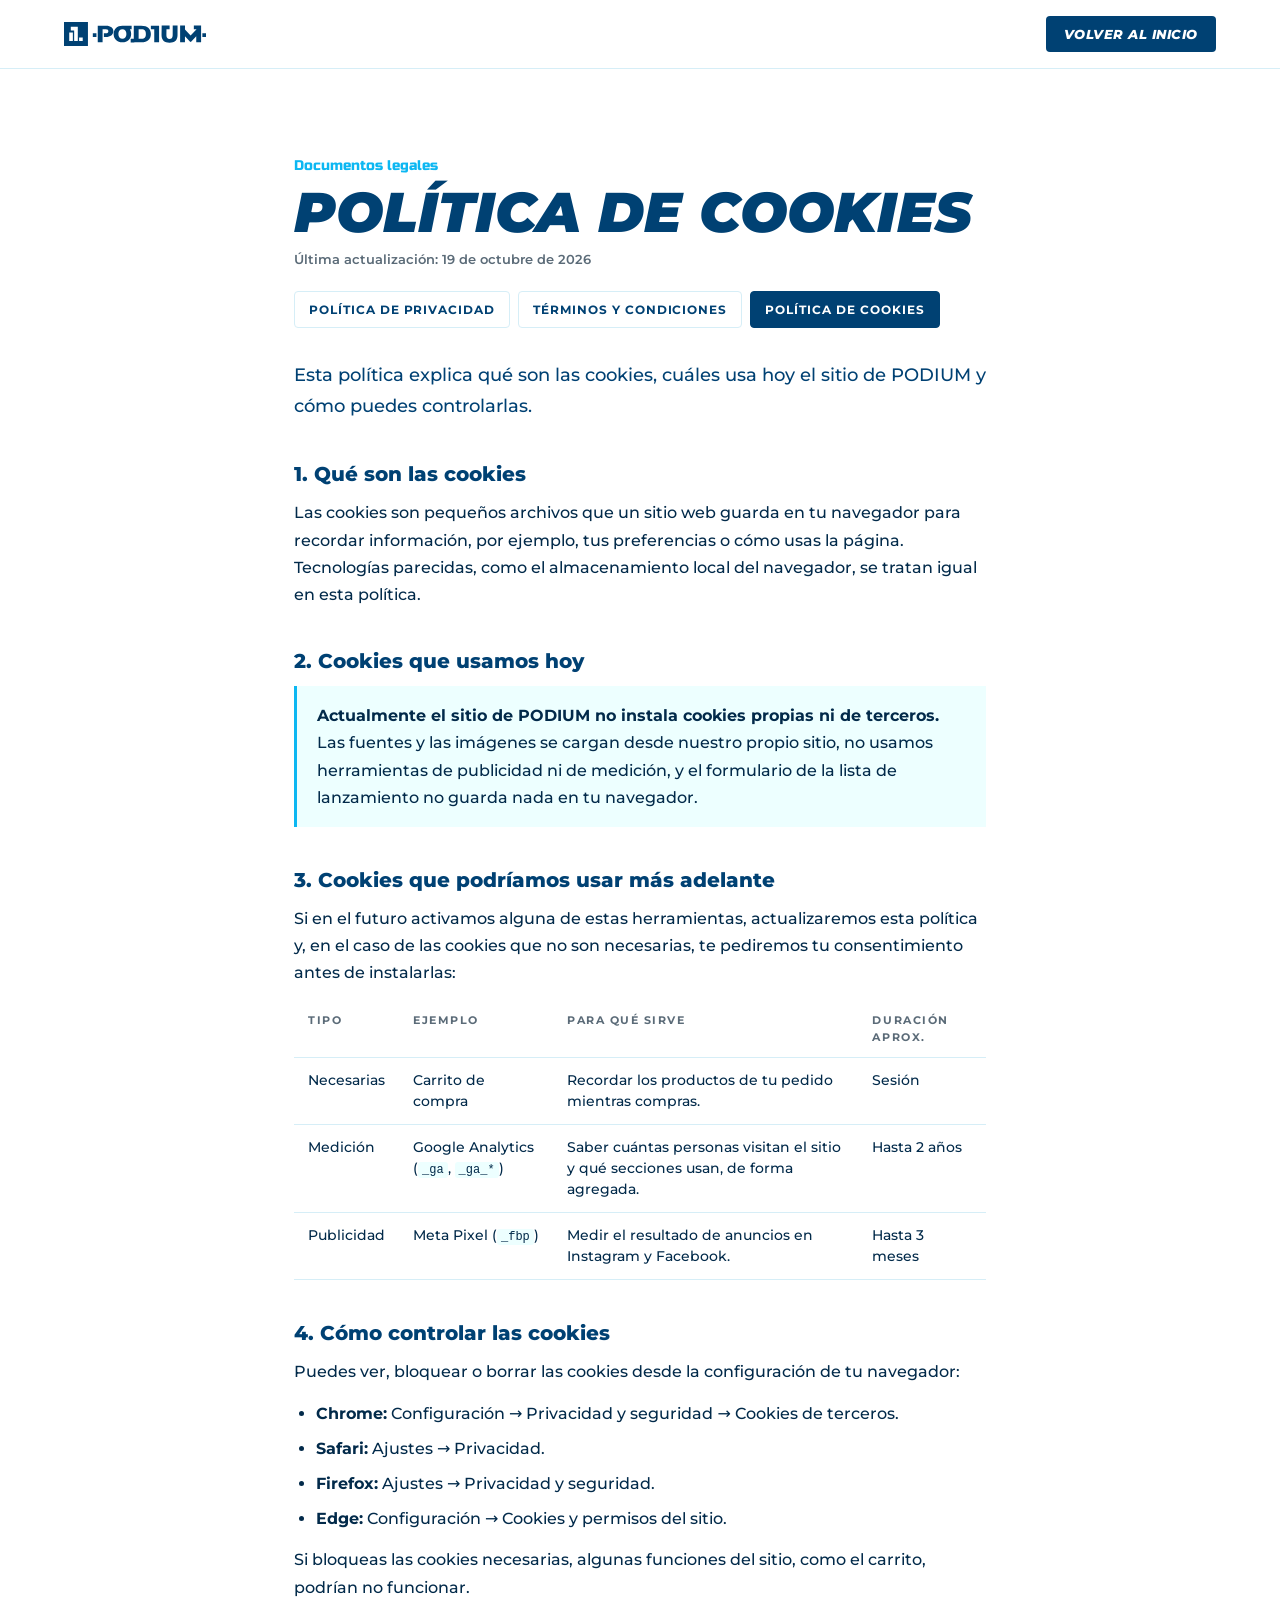
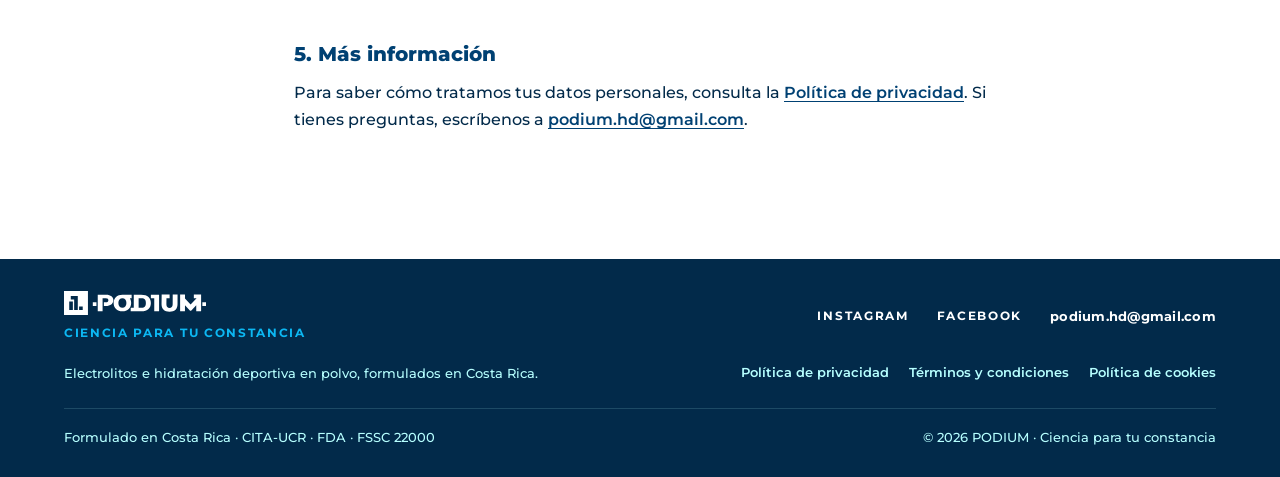
==== cookies.html @ ff1f2902 "Add separate privacy, terms and cookies pages Three standalone legal pages (privacidad, terminos, co" ====
<!DOCTYPE html>
<html lang="es-CR">
<head>
<meta charset="utf-8">
<meta name="viewport" content="width=device-width, initial-scale=1">
<title>Política de cookies | PODIUM</title>
<meta name="description" content="Qué cookies usa el sitio de PODIUM, para qué sirven y cómo controlarlas desde tu navegador.">
<meta name="robots" content="index, follow">
<meta name="theme-color" content="#004173">
<!-- TODO (dominio): <link rel="canonical" href="https://DOMINIO/cookies"> -->
<link rel="icon" href="assets/favicon.svg" type="image/svg+xml">
<link rel="icon" href="assets/favicon-32.png" type="image/png" sizes="32x32">
<link rel="apple-touch-icon" href="assets/apple-touch-icon.png">
<link rel="preload" href="fonts/montserrat-latin-500-normal.woff2" as="font" type="font/woff2" crossorigin>
<link rel="stylesheet" href="styles.css">
</head>
<body class="legal-page">
<!-- Borrador redactado para el prelanzamiento. Debe revisarlo un abogado en Costa Rica antes de vender. -->
<a class="skip" href="#main">Saltar al contenido</a>

<nav class="nav" aria-label="Principal">
  <a class="nav__brand" href="index.html" aria-label="PODIUM, inicio"><img class="nav__logo" src="assets/marca/podium-horizontal-navy.svg" alt="PODIUM" width="142" height="24"></a>
  <a class="btn btn--navy nav__cta" href="index.html">Volver al inicio</a>
</nav>

<main id="main" class="legal">
  <header class="legal__head">
    <div class="kicker">Documentos legales</div>
    <h1 class="display legal__title">Política de cookies</h1>
    <p class="legal__meta">Última actualización: 19 de octubre de 2026</p>
    <nav class="legal__tabs" aria-label="Documentos legales">
      <a class="legal__tab" href="privacidad.html">Política de privacidad</a>
      <a class="legal__tab" href="terminos.html">Términos y condiciones</a>
      <a class="legal__tab" href="cookies.html" aria-current="page">Política de cookies</a>
    </nav>
  </header>
  <article class="legal__body">
    <p class="legal__lede">Esta política explica qué son las cookies, cuáles usa hoy el sitio de PODIUM y cómo puedes controlarlas.</p>

    <h2>1. Qué son las cookies</h2>
    <p>Las cookies son pequeños archivos que un sitio web guarda en tu navegador para recordar información, por ejemplo, tus preferencias o cómo usas la página. Tecnologías parecidas, como el almacenamiento local del navegador, se tratan igual en esta política.</p>

    <h2>2. Cookies que usamos hoy</h2>
    <p class="legal__note"><strong>Actualmente el sitio de PODIUM no instala cookies propias ni de terceros.</strong> Las fuentes y las imágenes se cargan desde nuestro propio sitio, no usamos herramientas de publicidad ni de medición, y el formulario de la lista de lanzamiento no guarda nada en tu navegador.</p>

    <h2>3. Cookies que podríamos usar más adelante</h2>
    <p>Si en el futuro activamos alguna de estas herramientas, actualizaremos esta política y, en el caso de las cookies que no son necesarias, te pediremos tu consentimiento antes de instalarlas:</p>
    <div class="table-wrap">
      <table class="legal__table">
        <thead><tr><th scope="col">Tipo</th><th scope="col">Ejemplo</th><th scope="col">Para qué sirve</th><th scope="col">Duración aprox.</th></tr></thead>
        <tbody>
          <tr><td>Necesarias</td><td>Carrito de compra</td><td>Recordar los productos de tu pedido mientras compras.</td><td>Sesión</td></tr>
          <tr><td>Medición</td><td>Google Analytics (<code>_ga</code>, <code>_ga_*</code>)</td><td>Saber cuántas personas visitan el sitio y qué secciones usan, de forma agregada.</td><td>Hasta 2 años</td></tr>
          <tr><td>Publicidad</td><td>Meta Pixel (<code>_fbp</code>)</td><td>Medir el resultado de anuncios en Instagram y Facebook.</td><td>Hasta 3 meses</td></tr>
        </tbody>
      </table>
    </div>

    <h2>4. Cómo controlar las cookies</h2>
    <p>Puedes ver, bloquear o borrar las cookies desde la configuración de tu navegador:</p>
    <ul>
      <li><strong>Chrome:</strong> Configuración → Privacidad y seguridad → Cookies de terceros.</li>
      <li><strong>Safari:</strong> Ajustes → Privacidad.</li>
      <li><strong>Firefox:</strong> Ajustes → Privacidad y seguridad.</li>
      <li><strong>Edge:</strong> Configuración → Cookies y permisos del sitio.</li>
    </ul>
    <p>Si bloqueas las cookies necesarias, algunas funciones del sitio, como el carrito, podrían no funcionar.</p>

    <h2>5. Más información</h2>
    <p>Para saber cómo tratamos tus datos personales, consulta la <a href="privacidad.html">Política de privacidad</a>. Si tienes preguntas, escríbenos a <a href="mailto:podium.hd@gmail.com">podium.hd@gmail.com</a>.</p>
  </article>
</main>

<footer class="footer">
  <div class="footer__top">
    <div class="footer__brand"><img class="footer__logo" src="assets/marca/podium-horizontal-blanco.svg" alt="PODIUM" width="142" height="24" loading="lazy"><span class="footer__tagline">Ciencia para tu constancia</span></div>
    <nav class="social" aria-label="Redes sociales y contacto">
      <a class="social__link" href="https://www.instagram.com/podium.hd/" target="_blank" rel="noopener me">Instagram</a>
      <a class="social__link" href="https://www.facebook.com/profile.php?id=61594930238077" target="_blank" rel="noopener me">Facebook</a>
      <a class="social__link social__link--mail" href="mailto:podium.hd@gmail.com">podium.hd@gmail.com</a>
    </nav>
  </div>
  <div class="footer__mid">
    <p class="footer__text">Electrolitos e hidratación deportiva en polvo, formulados en Costa Rica.</p>
    <nav class="footer__links" aria-label="Información">
      <a href="privacidad.html">Política de privacidad</a>
      <a href="terminos.html">Términos y condiciones</a>
      <a href="cookies.html">Política de cookies</a>
    </nav>
  </div>
  <div class="footer__bottom">
    <div class="footer__text">Formulado en Costa Rica · CITA-UCR · FDA · FSSC 22000</div>
    <div class="footer__text">© 2026 PODIUM · Ciencia para tu constancia</div>
  </div>
</footer>
</body>
</html>
---- styles.css ----
/* PODIUM landing page — values from project/Landing Page.dc.html and project/tokens/*.css */
/* Fuentes alojadas en el sitio (Fontsource): latin + latin-ext (incluye ₡) */
@font-face{font-family:'Montserrat';font-style:normal;font-weight:500;font-display:swap;src:url(fonts/montserrat-latin-500-normal.woff2) format('woff2');unicode-range:U+0000-00FF,U+0131,U+0152-0153,U+02BB-02BC,U+02C6,U+02DA,U+02DC,U+0304,U+0308,U+0329,U+2000-206F,U+20AC,U+2122,U+2191,U+2193,U+2212,U+2215,U+FEFF,U+FFFD}
@font-face{font-family:'Montserrat';font-style:normal;font-weight:500;font-display:swap;src:url(fonts/montserrat-latin-ext-500-normal.woff2) format('woff2');unicode-range:U+0100-02BA,U+02BD-02C5,U+02C7-02CC,U+02CE-02D7,U+02DD-02FF,U+0304,U+0308,U+0329,U+1D00-1DBF,U+1E00-1E9F,U+1EF2-1EFF,U+2020,U+20A0-20AB,U+20AD-20C0,U+2113,U+2C60-2C7F,U+A720-A7FF}
@font-face{font-family:'Montserrat';font-style:normal;font-weight:600;font-display:swap;src:url(fonts/montserrat-latin-600-normal.woff2) format('woff2');unicode-range:U+0000-00FF,U+0131,U+0152-0153,U+02BB-02BC,U+02C6,U+02DA,U+02DC,U+0304,U+0308,U+0329,U+2000-206F,U+20AC,U+2122,U+2191,U+2193,U+2212,U+2215,U+FEFF,U+FFFD}
@font-face{font-family:'Montserrat';font-style:normal;font-weight:600;font-display:swap;src:url(fonts/montserrat-latin-ext-600-normal.woff2) format('woff2');unicode-range:U+0100-02BA,U+02BD-02C5,U+02C7-02CC,U+02CE-02D7,U+02DD-02FF,U+0304,U+0308,U+0329,U+1D00-1DBF,U+1E00-1E9F,U+1EF2-1EFF,U+2020,U+20A0-20AB,U+20AD-20C0,U+2113,U+2C60-2C7F,U+A720-A7FF}
@font-face{font-family:'Montserrat';font-style:normal;font-weight:700;font-display:swap;src:url(fonts/montserrat-latin-700-normal.woff2) format('woff2');unicode-range:U+0000-00FF,U+0131,U+0152-0153,U+02BB-02BC,U+02C6,U+02DA,U+02DC,U+0304,U+0308,U+0329,U+2000-206F,U+20AC,U+2122,U+2191,U+2193,U+2212,U+2215,U+FEFF,U+FFFD}
@font-face{font-family:'Montserrat';font-style:normal;font-weight:700;font-display:swap;src:url(fonts/montserrat-latin-ext-700-normal.woff2) format('woff2');unicode-range:U+0100-02BA,U+02BD-02C5,U+02C7-02CC,U+02CE-02D7,U+02DD-02FF,U+0304,U+0308,U+0329,U+1D00-1DBF,U+1E00-1E9F,U+1EF2-1EFF,U+2020,U+20A0-20AB,U+20AD-20C0,U+2113,U+2C60-2C7F,U+A720-A7FF}
@font-face{font-family:'Montserrat';font-style:normal;font-weight:800;font-display:swap;src:url(fonts/montserrat-latin-800-normal.woff2) format('woff2');unicode-range:U+0000-00FF,U+0131,U+0152-0153,U+02BB-02BC,U+02C6,U+02DA,U+02DC,U+0304,U+0308,U+0329,U+2000-206F,U+20AC,U+2122,U+2191,U+2193,U+2212,U+2215,U+FEFF,U+FFFD}
@font-face{font-family:'Montserrat';font-style:normal;font-weight:800;font-display:swap;src:url(fonts/montserrat-latin-ext-800-normal.woff2) format('woff2');unicode-range:U+0100-02BA,U+02BD-02C5,U+02C7-02CC,U+02CE-02D7,U+02DD-02FF,U+0304,U+0308,U+0329,U+1D00-1DBF,U+1E00-1E9F,U+1EF2-1EFF,U+2020,U+20A0-20AB,U+20AD-20C0,U+2113,U+2C60-2C7F,U+A720-A7FF}
@font-face{font-family:'Montserrat';font-style:italic;font-weight:800;font-display:swap;src:url(fonts/montserrat-latin-800-italic.woff2) format('woff2');unicode-range:U+0000-00FF,U+0131,U+0152-0153,U+02BB-02BC,U+02C6,U+02DA,U+02DC,U+0304,U+0308,U+0329,U+2000-206F,U+20AC,U+2122,U+2191,U+2193,U+2212,U+2215,U+FEFF,U+FFFD}
@font-face{font-family:'Montserrat';font-style:italic;font-weight:800;font-display:swap;src:url(fonts/montserrat-latin-ext-800-italic.woff2) format('woff2');unicode-range:U+0100-02BA,U+02BD-02C5,U+02C7-02CC,U+02CE-02D7,U+02DD-02FF,U+0304,U+0308,U+0329,U+1D00-1DBF,U+1E00-1E9F,U+1EF2-1EFF,U+2020,U+20A0-20AB,U+20AD-20C0,U+2113,U+2C60-2C7F,U+A720-A7FF}
@font-face{font-family:'Montserrat';font-style:italic;font-weight:900;font-display:swap;src:url(fonts/montserrat-latin-900-italic.woff2) format('woff2');unicode-range:U+0000-00FF,U+0131,U+0152-0153,U+02BB-02BC,U+02C6,U+02DA,U+02DC,U+0304,U+0308,U+0329,U+2000-206F,U+20AC,U+2122,U+2191,U+2193,U+2212,U+2215,U+FEFF,U+FFFD}
@font-face{font-family:'Montserrat';font-style:italic;font-weight:900;font-display:swap;src:url(fonts/montserrat-latin-ext-900-italic.woff2) format('woff2');unicode-range:U+0100-02BA,U+02BD-02C5,U+02C7-02CC,U+02CE-02D7,U+02DD-02FF,U+0304,U+0308,U+0329,U+1D00-1DBF,U+1E00-1E9F,U+1EF2-1EFF,U+2020,U+20A0-20AB,U+20AD-20C0,U+2113,U+2C60-2C7F,U+A720-A7FF}
@font-face{font-family:'Russo One';font-style:normal;font-weight:400;font-display:swap;src:url(fonts/russo-one-latin-400-normal.woff2) format('woff2');unicode-range:U+0000-00FF,U+0131,U+0152-0153,U+02BB-02BC,U+02C6,U+02DA,U+02DC,U+0304,U+0308,U+0329,U+2000-206F,U+20AC,U+2122,U+2191,U+2193,U+2212,U+2215,U+FEFF,U+FFFD}

:root {
  --podium-navy: #004173;
  --podium-cyan: #0cb7f2;
  --podium-ice: #b6ffff;
  --podium-wave-2: #edffff;
  --podium-white: #ffffff;
  --podium-gray-600: #5b6b78;
  --podium-ink: #022a4a;
  --border-subtle: #d6eef7;
  --input-border: #5b88ad;

  --font-body: 'Montserrat', system-ui, sans-serif;
  --font-accent: 'SquareGame', 'Russo One', sans-serif; /* SquareGame not supplied yet */

  --gutter: clamp(20px, 5vw, 64px);
  --section-y: clamp(64px, 9vw, 128px);
  --radius-s: 4px;
  --ease-out: cubic-bezier(.2, .8, .2, 1);
  --dur-fast: 120ms;
}

* { box-sizing: border-box; }

body {
  margin: 0;
  background: var(--podium-white);
  color: var(--podium-ink);
  font-family: var(--font-body);
}

a { color: var(--podium-navy); text-decoration: none; }
a:hover { color: var(--podium-cyan); }

.page { display: flex; flex-direction: column; min-height: 100vh; }

/* ---------- Shared type ---------- */
.display {
  margin: 0;
  font-weight: 900;
  font-style: italic;
  text-transform: uppercase;
}
.accent { color: var(--podium-cyan); }
.eyebrow {
  font-size: 12px;
  font-weight: 700;
  letter-spacing: .14em;
  text-transform: uppercase;
}
.kicker { margin: 0; font-family: var(--font-accent); font-weight: 400; font-size: 14px; color: var(--podium-cyan); }
.lede {
  margin: 0;
  max-width: 520px;
  font-size: clamp(17px, 1.6vw, 20px);
  line-height: 1.5;
  font-weight: 500;
  text-wrap: pretty;
}

/* ---------- Buttons ---------- */
.btn {
  display: inline-block;
  font-weight: 800;
  font-style: italic;
  text-transform: uppercase;
  letter-spacing: .04em;
  border-radius: var(--radius-s);
  transition: background-color var(--dur-fast) var(--ease-out),
              color var(--dur-fast) var(--ease-out),
              transform var(--dur-fast) var(--ease-out);
}
.btn:active { transform: scale(.97); }
.btn--lg { font-size: 16px; padding: 16px 28px; }
.btn--outline.btn--lg { padding: 14px 26px; border: 2px solid; }
.btn--xl { font-size: 18px; padding: 18px 32px; }

.btn--navy, .hero--waves .hero__primary { background: var(--podium-navy); color: var(--podium-white); }
.btn--navy:hover, .hero--waves .hero__primary:hover { background: var(--podium-cyan); color: var(--podium-navy); }

.btn--cyan, .hero--navy .hero__primary { background: var(--podium-cyan); color: var(--podium-navy); }
.btn--cyan:hover, .hero--navy .hero__primary:hover { background: var(--podium-ice); color: var(--podium-navy); }

.hero--navy .hero__secondary { border-color: var(--podium-white); color: var(--podium-white); }
.hero--navy .hero__secondary:hover { background: var(--podium-white); color: var(--podium-navy); }

.hero--waves .hero__secondary { border-color: var(--podium-navy); color: var(--podium-navy); }
.hero--waves .hero__secondary:hover { background: var(--podium-navy); color: var(--podium-white); }

/* ---------- Nav ---------- */
.nav {
  position: sticky;
  top: 0;
  z-index: 10;
  background: var(--podium-white);
  border-bottom: 1px solid var(--border-subtle);
  padding: 16px var(--gutter);
  display: flex;
  align-items: center;
  justify-content: space-between;
  gap: 24px;
  flex-wrap: wrap;
}
.nav__brand { display: block; color: var(--podium-navy); }
.nav__brand:hover { color: var(--podium-navy); }
.nav__logo { height: 24px; width: auto; display: block; }
.nav__links {
  display: flex;
  align-items: center;
  gap: clamp(16px, 3vw, 32px);
  flex-wrap: wrap;
}
.nav__link {
  font-size: 13px;
  font-weight: 700;
  letter-spacing: .08em;
  text-transform: uppercase;
}
.nav__cta { font-size: 13px; padding: 10px 18px; }

/* ---------- Placeholders (photos not yet supplied) ---------- */
.ph {
  display: flex;
  align-items: center;
  justify-content: center;
  text-align: center;
  font-family: ui-monospace, monospace;
  color: var(--podium-navy);
}

/* ---------- Hero ---------- */
.hero {
  padding: clamp(56px, 9vw, 128px) var(--gutter);
  display: grid;
  grid-template-columns: repeat(auto-fit, minmax(min(100%, 420px), 1fr));
  gap: clamp(32px, 5vw, 64px);
  align-items: center;
}
.hero__copy { display: flex; flex-direction: column; gap: 28px; }
.hero__title { line-height: .92; }
.hero__actions { display: flex; gap: 12px; flex-wrap: wrap; }
.hero__media { aspect-ratio: 4 / 5; font-size: 14px; padding: 24px; }

.hero--navy { background: var(--podium-navy); color: var(--podium-white); }
.hero--navy .eyebrow { color: var(--podium-cyan); }
.hero--navy .hero__title { font-size: clamp(min(52px, 11.5vw), 6vw, 96px); } /* min shrinks below ~450px so "HIDRATACIÓN" fits */
.hero--navy .hero__media {
  background: repeating-linear-gradient(135deg, rgba(255,255,255,.06) 0 12px, transparent 12px 24px);
  border: 2px dashed rgba(182,255,255,.4);
  color: var(--podium-ice);
}

.hero--waves {
  background: url(assets/pattern-waves.webp) center / cover var(--podium-wave-2);
  color: var(--podium-navy);
}
.hero--waves .hero__copy { background: var(--podium-white); padding: clamp(28px, 4vw, 48px); }
.hero--waves .eyebrow { color: var(--podium-navy); }
.hero--waves .hero__title { font-size: clamp(min(48px, 9vw), 7vw, 96px); }
.hero--waves .lede { color: var(--podium-ink); }
.hero--waves .hero__media {
  background: repeating-linear-gradient(135deg, rgba(0,65,115,.05) 0 12px, transparent 12px 24px) var(--podium-white);
  border: 2px dashed rgba(0,65,115,.3);
}

/* ---------- Trust bar ---------- */
.trust {
  background: var(--podium-cyan);
  color: var(--podium-navy);
  padding: 18px var(--gutter);
  display: flex;
  gap: clamp(16px, 4vw, 48px);
  flex-wrap: wrap;
  justify-content: center;
  font-weight: 800;
  font-size: 13px;
  letter-spacing: .14em;
  text-transform: uppercase;
}

/* ---------- Sections ---------- */
.section { padding: var(--section-y) var(--gutter); scroll-margin-top: 53px; /* sticky nav height */ }
.section__head { display: flex; flex-direction: column; gap: 12px; }
.section__title {
  font-size: clamp(36px, 5vw, 64px);
  line-height: .95;
  color: var(--podium-navy);
}

/* Ciencia */
.ciencia {
  display: grid;
  grid-template-columns: repeat(auto-fit, minmax(min(100%, 360px), 1fr));
  gap: clamp(32px, 5vw, 72px);
  align-items: start;
}
.ciencia .section__title { font-size: clamp(40px, 5.5vw, 72px); }
.ciencia__body { display: flex; flex-direction: column; gap: 28px; }
.ciencia__body .lede { max-width: none; line-height: 1.55; }
.benefits {
  display: grid;
  grid-template-columns: repeat(auto-fit, minmax(180px, 1fr));
  gap: 12px;
}
.benefit {
  border-top: 2px solid var(--podium-navy);
  padding-top: 14px;
  display: flex;
  flex-direction: column;
  gap: 6px;
}
.benefit__title { font-weight: 800; font-size: 16px; color: var(--podium-navy); }
.benefit__text { font-size: 14px; line-height: 1.5; color: var(--podium-gray-600); }

/* Fórmula */
.formula {
  background: url(assets/pattern-waves.webp) center / cover var(--podium-wave-2);
  display: flex;
  flex-direction: column;
  gap: 40px;
}
.formula .section__head { background: var(--podium-white); align-self: flex-start; padding: 20px 28px; }
.stats {
  display: grid;
  grid-template-columns: repeat(auto-fit, minmax(200px, 1fr));
  gap: 12px;
}
.stat {
  background: var(--podium-white);
  color: var(--podium-navy);
  border: 1px solid var(--border-subtle);
  padding: 28px;
  display: flex;
  flex-direction: column;
  gap: 8px;
}
.stat--brand { background: var(--podium-navy); color: var(--podium-white); border: 0; }
.stat__value { font-family: var(--font-accent); font-size: clamp(48px, 5vw, 64px); line-height: 1; }
.stat__unit { font-size: 24px; color: var(--podium-cyan); margin-left: 4px; }
.stat__label { font-weight: 600; font-size: 14px; color: var(--podium-gray-600); }
.stat--brand .stat__label { color: inherit; }

/* Deportes */
.deportes { display: flex; flex-direction: column; gap: 40px; }
.deportes .section__head { max-width: 720px; }
.deportes .section__head p {
  margin: 0;
  font-size: 18px;
  line-height: 1.5;
  font-weight: 500;
  text-wrap: pretty;
}
.sports {
  display: grid;
  grid-template-columns: repeat(auto-fit, minmax(min(100%, 220px), 1fr));
  gap: 12px;
}
.sport { display: flex; flex-direction: column; gap: 12px; }
.sport__media {
  aspect-ratio: 3 / 4;
  background: repeating-linear-gradient(135deg, rgba(0,65,115,.05) 0 12px, transparent 12px 24px) var(--podium-wave-2);
  border: 1.5px dashed rgba(0,65,115,.3);
  font-size: 13px;
}
.sport__name { font-size: 28px; color: var(--podium-navy); }

/* Nosotros */
.nosotros {
  background: var(--podium-wave-2);
  display: flex;
  flex-direction: column;
  gap: clamp(40px, 5vw, 64px);
}
.nosotros__intro {
  display: grid;
  grid-template-columns: repeat(auto-fit, minmax(min(100%, 360px), 1fr));
  gap: clamp(32px, 5vw, 72px);
  align-items: start;
}
.nosotros__story { display: flex; flex-direction: column; gap: 16px; }
.nosotros__story .lede { max-width: none; color: var(--podium-navy); font-weight: 700; }
.nosotros__story p:not(.lede) {
  margin: 0;
  font-size: 16px;
  line-height: 1.6;
  font-weight: 500;
  text-wrap: pretty;
}
.purpose {
  display: grid;
  grid-template-columns: repeat(auto-fit, minmax(min(100%, 360px), 1fr));
  gap: 12px;
}
.purpose__card {
  background: var(--podium-white);
  color: var(--podium-navy);
  border: 1px solid var(--border-subtle);
  padding: clamp(28px, 4vw, 48px);
  display: flex;
  flex-direction: column;
  gap: 16px;
}
.purpose__card--brand { background: var(--podium-navy); color: var(--podium-white); border: 0; }
.purpose__card p {
  margin: 0;
  font-weight: 800;
  font-style: italic;
  font-size: clamp(22px, 2.4vw, 30px);
  line-height: 1.2;
  text-wrap: pretty;
}
.values-block { display: flex; flex-direction: column; gap: 24px; }
.values-block__title { font-size: 28px; color: var(--podium-navy); }
.values {
  display: grid;
  grid-template-columns: repeat(auto-fit, minmax(min(100%, 260px), 1fr));
  gap: 28px 12px;
}
.value {
  border-top: 2px solid var(--podium-navy);
  padding-top: 14px;
  display: flex;
  flex-direction: column;
  gap: 6px;
}
.value__num { font-family: var(--font-accent); font-size: 14px; color: var(--podium-cyan); }
.value__title { font-weight: 800; font-size: 18px; color: var(--podium-navy); }
.value__text { font-size: 14px; line-height: 1.5; color: var(--podium-gray-600); }

/* CTA */
.cta {
  background: var(--podium-navy);
  color: var(--podium-white);
  display: grid;
  grid-template-columns: repeat(auto-fit, minmax(min(100%, 380px), 1fr));
  gap: clamp(32px, 5vw, 72px);
  align-items: end;
}
.cta__title { font-size: clamp(44px, 6.5vw, 96px); line-height: .92; }
.cta__actions { display: flex; flex-direction: column; gap: 20px; }
.cta__actions > .btn { align-self: flex-start; }

.subscribe { display: flex; flex-direction: column; gap: 8px; max-width: 440px; }
.subscribe__label {
  font-size: 11px;
  font-weight: 700;
  letter-spacing: .14em;
  text-transform: uppercase;
  color: var(--podium-ice);
}
.subscribe__row { display: flex; gap: 8px; flex-wrap: wrap; }
.subscribe__input {
  flex: 1;
  min-width: 200px;
  font: 500 15px var(--font-body);
  padding: 14px;
  border: 1.5px solid var(--input-border);
  background: transparent;
  color: var(--podium-white);
  border-radius: var(--radius-s);
  outline: none;
  transition: border-color var(--dur-fast) var(--ease-out);
}
.subscribe__input:focus { border-color: var(--podium-cyan); }
.subscribe__btn {
  background: var(--podium-white);
  color: var(--podium-navy);
  border: 0;
  font: italic 800 14px var(--font-body);
  text-transform: uppercase;
  letter-spacing: .04em;
  padding: 14px 20px;
  border-radius: var(--radius-s);
  cursor: pointer;
  transition: background-color var(--dur-fast) var(--ease-out), transform var(--dur-fast) var(--ease-out);
}
.subscribe__btn:hover { background: var(--podium-ice); }
.subscribe__btn:active { transform: scale(.97); }

/* Footer */
.footer {
  background: var(--podium-ink);
  color: var(--podium-ice);
  padding: 32px var(--gutter);
  display: flex;
  flex-direction: column;
  gap: 24px;
}
.footer__top, .footer__bottom {
  display: flex;
  justify-content: space-between;
  align-items: center;
  gap: 20px;
  flex-wrap: wrap;
}
.footer__bottom { border-top: 1px solid rgba(182,255,255,.15); padding-top: 20px; }
.social { display: flex; gap: clamp(16px, 3vw, 28px); flex-wrap: wrap; }
.social__link {
  color: var(--podium-white);
  font-size: 12px;
  font-weight: 700;
  letter-spacing: .14em;
  text-transform: uppercase;
  transition: color var(--dur-fast) var(--ease-out);
}
.social__link:hover { color: var(--podium-cyan); }
.social__link--mail { text-transform: none; letter-spacing: .02em; font-size: 13px; }
.footer__brand { display: flex; flex-direction: column; gap: 10px; }
.footer__logo { height: 24px; width: 142px; display: block; color: var(--podium-white); }
.footer__tagline { font-size: 12px; font-weight: 700; letter-spacing: .14em; text-transform: uppercase; color: var(--podium-cyan); }
.footer__text { font-size: 13px; font-weight: 500; }

@media (prefers-reduced-motion: reduce) {
  * { transition: none !important; }
  html { scroll-behavior: auto; }
}
html { scroll-behavior: smooth; }


/* =================== SEO + conversión =================== */
[hidden] { display: none !important; }
.sr-only {
  position: absolute; width: 1px; height: 1px; padding: 0; margin: -1px;
  overflow: hidden; clip: rect(0 0 0 0); white-space: nowrap; border: 0;
}
.skip { position: absolute; left: 8px; top: -48px; z-index: 50; background: var(--podium-navy); color: var(--podium-white); padding: 10px 14px; border-radius: var(--radius-s); }
.skip:focus { top: 8px; color: var(--podium-white); }
:focus-visible { outline: 2px solid var(--podium-cyan); outline-offset: 2px; }
h3 { margin: 0; }

/* Barra de aviso */
.announce {
  background: var(--podium-ink);
  color: var(--podium-ice);
  text-align: center;
  font-size: 12px;
  font-weight: 700;
  letter-spacing: .08em;
  text-transform: uppercase;
  padding: 10px var(--gutter);
}

@media (max-width: 760px) { .announce__more + .announce__more { display: none; } }
@media (max-width: 480px) { .announce__more { display: none; } }

/* Nav en móvil: solo logo + Comprar (la barra fija hace el resto) */
@media (max-width: 760px) {
  .nav { flex-wrap: nowrap; padding-top: 12px; padding-bottom: 12px; }
  .nav__link { display: none; }
}

/* Hero de producto */
.hero__h1 { margin: 0; display: flex; flex-direction: column; gap: 20px; font-weight: inherit; }
.hero__h1 .eyebrow, .hero__h1 .hero__title { display: block; }
.price { display: flex; flex-direction: column; gap: 4px; }
.price__amount { font-weight: 800; font-size: clamp(32px, 3.2vw, 40px); line-height: 1; }
.price__meta { font-size: 14px; font-weight: 600; opacity: .8; }
.microtrust {
  list-style: none; margin: 0; padding: 0;
  display: flex; flex-wrap: wrap; gap: 8px 20px;
  font-size: 13px; font-weight: 700;
}
.microtrust li::before { content: "✓ "; color: var(--podium-cyan); }
.hero--waves .microtrust li::before { color: var(--podium-navy); }

/* Botón de sección */
.section__cta { align-self: flex-start; }

/* Problema */
.problema { display: flex; flex-direction: column; gap: 40px; border-bottom: 1px solid var(--border-subtle); }
.pains { display: grid; grid-template-columns: repeat(auto-fit, minmax(min(100%, 260px), 1fr)); gap: 12px; }
.pain { background: var(--podium-wave-2); padding: 28px; display: flex; flex-direction: column; gap: 8px; }
.pain__title { font-weight: 800; font-size: 18px; color: var(--podium-navy); }
.pain__text { font-size: 15px; line-height: 1.5; color: var(--podium-gray-600); }

/* Comparativa */
.comparar { display: flex; flex-direction: column; gap: 40px; }
.table-wrap { overflow-x: auto; -webkit-overflow-scrolling: touch; }
.compare { width: 100%; min-width: 640px; border-collapse: collapse; font-size: 15px; }
.compare th, .compare td { padding: 16px 20px; text-align: left; border-bottom: 1px solid var(--border-subtle); }
.compare thead th { font-size: 12px; font-weight: 700; letter-spacing: .14em; text-transform: uppercase; color: var(--podium-gray-600); }
.compare tbody th { font-weight: 700; color: var(--podium-navy); }
.compare td { color: var(--podium-gray-600); font-weight: 500; }
.compare .compare__us { background: var(--podium-navy); color: var(--podium-white); font-weight: 800; }
.compare thead .compare__us { color: var(--podium-cyan); font-style: italic; font-size: 16px; }

/* Cómo se usa */
.uso { background: var(--podium-wave-2); display: flex; flex-direction: column; gap: 40px; }
.steps { list-style: none; margin: 0; padding: 0; display: grid; grid-template-columns: repeat(auto-fit, minmax(min(100%, 240px), 1fr)); gap: 12px; }
.step { background: var(--podium-white); border: 1px solid var(--border-subtle); padding: 28px; display: flex; flex-direction: column; gap: 8px; }
.step__num { font-family: var(--font-accent); font-size: clamp(40px, 4vw, 56px); line-height: 1; color: var(--podium-cyan); }
.step__title { font-weight: 900; font-style: italic; text-transform: uppercase; font-size: 24px; color: var(--podium-navy); }
.step__text { margin: 0; font-size: 15px; line-height: 1.5; color: var(--podium-gray-600); }

/* Reseñas */
.resenas { background: var(--podium-wave-2); display: flex; flex-direction: column; gap: 40px; }
.reviews { display: grid; grid-template-columns: repeat(auto-fit, minmax(min(100%, 280px), 1fr)); gap: 12px; }
.review { margin: 0; background: var(--podium-white); border: 1px solid var(--border-subtle); padding: 28px; display: flex; flex-direction: column; gap: 16px; }
.review__quote { margin: 0; min-height: 120px; border: 1.5px dashed rgba(0,65,115,.3); font-size: 13px; }
.review__who { font-size: 13px; font-weight: 700; color: var(--podium-navy); }

/* Precios */
.precios { display: flex; flex-direction: column; gap: 40px; }
.plans { display: grid; grid-template-columns: repeat(auto-fit, minmax(min(100%, 280px), 1fr)); gap: 12px; align-items: stretch; }
.plan {
  position: relative;
  border: 1px solid var(--border-subtle);
  padding: clamp(28px, 3vw, 40px);
  display: flex; flex-direction: column; gap: 10px;
  color: var(--podium-navy);
}
.plan .btn { margin-top: auto; text-align: center; }
.plan__name { font-weight: 900; font-style: italic; text-transform: uppercase; font-size: 28px; }
.plan__desc { margin: 0 0 12px; font-size: 15px; line-height: 1.5; color: var(--podium-gray-600); }
.plan__price { font-weight: 800; font-size: 40px; line-height: 1; }
.plan__unit { font-size: 13px; font-weight: 600; color: var(--podium-gray-600); margin-bottom: 20px; }
.plan--featured { background: var(--podium-navy); color: var(--podium-white); border-color: var(--podium-navy); }
.plan--featured .plan__desc, .plan--featured .plan__unit { color: var(--podium-ice); }
.plan__badge {
  position: absolute; top: -12px; left: clamp(28px, 3vw, 40px);
  background: var(--podium-cyan); color: var(--podium-navy);
  font-size: 11px; font-weight: 800; letter-spacing: .14em; text-transform: uppercase;
  padding: 6px 10px; border-radius: var(--radius-s);
}
.btn--outline-plan { border: 2px solid var(--podium-navy); color: var(--podium-navy); padding: 14px 26px; }
.btn--outline-plan:hover { background: var(--podium-navy); color: var(--podium-white); }

/* Envíos y garantía */
.envios { padding-top: 0; }
.assurances { display: grid; grid-template-columns: repeat(auto-fit, minmax(min(100%, 260px), 1fr)); gap: 12px; }
.assurance { border-top: 2px solid var(--podium-navy); padding-top: 14px; display: flex; flex-direction: column; gap: 6px; }
.assurance__title { font-weight: 800; font-size: 16px; color: var(--podium-navy); }
.assurance__text { margin: 0; font-size: 14px; line-height: 1.5; color: var(--podium-gray-600); }

/* FAQ */
.faq {
  display: grid;
  grid-template-columns: repeat(auto-fit, minmax(min(100%, 360px), 1fr));
  gap: clamp(32px, 5vw, 72px);
  align-items: start;
  border-top: 1px solid var(--border-subtle);
}
.faq .section__head p { margin: 0; font-size: 16px; line-height: 1.5; font-weight: 500; }
.faq .section__head a { font-weight: 700; text-decoration: underline; text-underline-offset: 3px; }
.faq__list { display: flex; flex-direction: column; }
.faq__item { border-bottom: 1px solid var(--border-subtle); }
.faq__item:first-child { border-top: 2px solid var(--podium-navy); }
.faq__q {
  list-style: none;
  cursor: pointer;
  display: flex; justify-content: space-between; align-items: center; gap: 16px;
  padding: 20px 0;
  font-weight: 800; font-size: 17px; color: var(--podium-navy);
}
.faq__q::-webkit-details-marker { display: none; }
.faq__q::after {
  content: "+";
  flex: none;
  font-family: var(--font-accent); font-size: 24px; line-height: 1; color: var(--podium-cyan);
  transition: transform var(--dur-fast) var(--ease-out);
}
.faq__item[open] .faq__q::after { transform: rotate(45deg); }
.faq__q:hover { color: var(--podium-cyan); }
.faq__a p { margin: 0 0 20px; font-size: 15px; line-height: 1.6; color: var(--podium-gray-600); max-width: 640px; }

/* CTA final */
.cta__buttons { display: flex; gap: 12px; flex-wrap: wrap; }
.btn--outline-white { border: 2px solid var(--podium-white); color: var(--podium-white); padding: 16px 30px; }
.btn--outline-white:hover { background: var(--podium-white); color: var(--podium-navy); }

/* Footer */
.footer__mid { display: flex; justify-content: space-between; align-items: flex-start; gap: 20px; flex-wrap: wrap; }
.footer__mid .footer__text { margin: 0; max-width: 520px; line-height: 1.5; }
.footer__links { display: flex; gap: 8px 20px; flex-wrap: wrap; font-size: 13px; font-weight: 600; }
.footer__links a { color: var(--podium-ice); }
.footer__links a:hover { color: var(--podium-cyan); }

/* Barra fija de compra (móvil) */
.buybar { display: none; }
@media (max-width: 760px) {
  .buybar {
    position: fixed; left: 0; right: 0; bottom: 0; z-index: 20;
    display: flex; align-items: center; gap: 12px;
    padding: 10px 16px calc(10px + env(safe-area-inset-bottom));
    background: var(--podium-navy); color: var(--podium-white);
    box-shadow: 0 -8px 24px -12px rgba(0,65,115,.5);
    transform: translateY(110%);
    transition: transform 220ms var(--ease-out);
  }
  .buybar.is-visible { transform: none; }
  .buybar__price { font-weight: 800; font-size: 18px; margin-right: auto; }
  .buybar__btn { font-size: 14px; padding: 12px 18px; }
  .buybar__wa { color: var(--podium-white); font-size: 12px; font-weight: 700; letter-spacing: .08em; text-transform: uppercase; text-decoration: underline; text-underline-offset: 3px; }
  .footer { padding-bottom: 96px; }
}

/* =================== Prelanzamiento ("Muy pronto") =================== */
.soon {
  font-family: var(--font-accent);
  font-weight: 400;
  text-transform: uppercase;
  color: var(--podium-cyan);
  font-size: clamp(30px, 3vw, 38px);
  line-height: 1;
}
.soon--pill {
  align-self: flex-start;
  font-size: 13px;
  letter-spacing: .1em;
  color: var(--podium-navy);
  background: var(--podium-cyan);
  padding: 8px 12px;
  border-radius: var(--radius-s);
}
.stat__value--soon { font-size: clamp(26px, 2.6vw, 34px); padding-top: 10px; color: var(--podium-cyan); }
.stat--brand .stat__value--soon { color: var(--podium-ice); }
.formula__note { margin: 4px 0 0; font-size: 15px; font-weight: 600; color: var(--podium-gray-600); max-width: 420px; }
.plan__price.soon { font-size: 30px; }
.plan--featured .plan__price.soon { color: var(--podium-ice); }
.buybar__price { font-family: var(--font-accent); font-weight: 400; text-transform: uppercase; font-size: 16px; color: var(--podium-ice); }

/* Ilustración del empaque en el hero */
.hero .hero__mock { margin: 0; display: flex; align-items: center; justify-content: center; background: none; border: 0; padding: 0; aspect-ratio: auto; }
.hero__mock svg { width: 100%; max-width: 460px; height: auto; display: block; }
.hero--waves .hero__mock circle:first-of-type { fill: var(--podium-navy); }

/* Tarjetas ilustradas de deportes */
.sport__art {
  position: relative;
  overflow: hidden;
  aspect-ratio: 3 / 4;
  display: flex;
  flex-direction: column;
  justify-content: flex-end;
  gap: 6px;
  padding: 24px;
}
.sport__art::before {
  content: "";
  position: absolute; inset: 0;
  background: url(assets/pattern-waves-alpha.webp) left center / auto 100% repeat-x;
  opacity: .12;
  pointer-events: none;
}
.sport__art > * { position: relative; }
.sport__art--navy { background-color: var(--podium-navy); color: var(--podium-white); }
.sport__art--cyan { background-color: var(--podium-cyan); color: var(--podium-navy); }
.sport__art--ice  { background-color: var(--podium-ice);  color: var(--podium-navy); }
.sport__art--ink  { background-color: var(--podium-ink);  color: var(--podium-white); }
.sport__art--cyan::before, .sport__art--ice::before { opacity: .45; }
.sport__num { position: absolute; top: 24px; left: 24px; font-family: var(--font-accent); font-size: 14px; }
.sport__art--navy .sport__num, .sport__art--ink .sport__num { color: var(--podium-cyan); }
.sport__fig { font-family: var(--font-accent); font-size: clamp(44px, 4.4vw, 64px); line-height: .95; }
.sport__cap { font-size: 12px; font-weight: 700; letter-spacing: .14em; text-transform: uppercase; opacity: .85; }
.sport__logo { position: absolute; top: 26px; right: 24px; width: 92px; height: auto; }

/* Banda de marca en movimiento */
.band { background: var(--podium-navy); overflow: hidden; padding: 18px 0; }
.band__track { display: flex; width: max-content; animation: band 28s linear infinite; }
.band__item {
  display: flex; align-items: center; gap: 16px; padding-right: 48px;
  color: var(--podium-cyan); font-weight: 900; font-style: italic; text-transform: uppercase;
  font-size: 18px; white-space: nowrap;
}
.band__item img { height: 18px; width: auto; }
@keyframes band { to { transform: translateX(-50%); } }
@media (prefers-reduced-motion: reduce) { .band__track { animation: none; } }

/* Misión con logo */
.purpose__logo { width: 105px; height: auto; }

/* CTA final con marca de agua */
.cta { position: relative; overflow: hidden; }
.cta > * { position: relative; }
.cta__watermark {
  position: absolute !important;
  right: -6%; bottom: -8%;
  width: min(1100px, 90%); height: auto;
  opacity: .06;
  pointer-events: none;
}
.cta__head { display: flex; flex-direction: column; gap: 20px; }

/* =================== Placa Podio (guía de uso v1) ===================
   Reglas: no rotar, no deformar, sin sombras ni efectos, nunca dentro de un círculo.
   Área de respeto = grosor del marco (~20% del lado). Mínimos: placa 48px, horizontal 140px de ancho. */
:root { --podium-black: #111111; }
.symbol {
  display: flex; align-items: center; gap: clamp(24px, 4vw, 48px); flex-wrap: wrap;
  background: var(--podium-white); border: 1px solid var(--border-subtle);
  padding: clamp(28px, 4vw, 48px);
}
.symbol__placa { flex: none; color: var(--podium-navy); width: clamp(88px, 10vw, 120px); height: auto; aspect-ratio: 1; margin: 4px; }
.symbol__text { flex: 1 1 320px; display: flex; flex-direction: column; gap: 10px; }
.symbol__title { font-size: 28px; color: var(--podium-navy); }
.symbol__text p { margin: 0; font-size: 16px; line-height: 1.6; color: var(--podium-ink); max-width: 640px; }
.symbol__text .symbol__tagline { font-weight: 800; font-style: italic; text-transform: uppercase; color: var(--podium-cyan); letter-spacing: .02em; }
.cta__placa { color: var(--podium-white); width: 72px; height: 72px; margin-bottom: 4px; }

/* =================== Merch =================== */
.merch { display: flex; flex-direction: column; gap: 40px; border-top: 1px solid var(--border-subtle); }
.merch .section__head { max-width: 720px; }
.merch .section__head p { margin: 0; font-size: 18px; line-height: 1.5; font-weight: 500; text-wrap: pretty; }
.merch__grid { display: grid; grid-template-columns: repeat(auto-fit, minmax(min(100%, 280px), 1fr)); gap: 12px; }
.merch__item { display: flex; flex-direction: column; gap: 8px; }
.merch__art { position: relative; overflow: hidden; aspect-ratio: 1; display: flex; align-items: center; justify-content: center; margin-bottom: 8px; }
.merch__art::before {
  content: ""; position: absolute; inset: 0;
  background: url(assets/pattern-waves-alpha.webp) left center / auto 100% repeat-x;
  opacity: .12; pointer-events: none;
}
.merch__art--cyan { background: var(--podium-cyan); }
.merch__art--ice  { background: var(--podium-ice); }
.merch__art--navy { background: var(--podium-navy); }
.merch__art--cyan::before, .merch__art--ice::before { opacity: .45; }
.merch__art svg { position: relative; width: 82%; height: auto; display: block; }
.merch__badge { position: absolute; top: 16px; left: 16px; z-index: 1; }
.merch__art--navy .merch__badge { background: var(--podium-cyan); }
.merch__name { font-weight: 900; font-style: italic; text-transform: uppercase; font-size: 24px; color: var(--podium-navy); }
.merch__desc { margin: 0; font-size: 15px; line-height: 1.5; color: var(--podium-gray-600); }
.merch__meta { display: flex; justify-content: space-between; align-items: baseline; gap: 12px; margin: 6px 0 10px; }
.merch__price { font-family: var(--font-accent); text-transform: uppercase; font-size: 18px; color: var(--podium-cyan); }
.merch__opts { font-size: 12px; font-weight: 700; letter-spacing: .1em; text-transform: uppercase; color: var(--podium-gray-600); }
.merch__btn { margin-top: auto; text-align: center; }
.merch__art--cyan .merch__badge { background: var(--podium-navy); color: var(--podium-ice); }

/* Merch con fotos (mockups) */
.merch__art--photo { aspect-ratio: 1200 / 670; background: var(--podium-wave-2); margin-bottom: 0; }
.merch__art--photo::before { display: none; }
.merch__photo { position: absolute; inset: 0; width: 100%; height: 100%; object-fit: cover; display: block; }
.merch__item > .merch__art--photo + .merch__name { margin-top: 12px; }
.merch__thumbs { display: flex; gap: 8px; margin: 8px 0 4px; }
.merch__thumb {
  padding: 0; border: 2px solid transparent; background: none; cursor: pointer;
  width: 72px; aspect-ratio: 1200 / 670; overflow: hidden; border-radius: var(--radius-s);
  opacity: .7; transition: opacity var(--dur-fast) var(--ease-out), border-color var(--dur-fast) var(--ease-out);
}
.merch__thumb img { width: 100%; height: 100%; object-fit: cover; display: block; }
.merch__thumb:hover { opacity: 1; }
.merch__thumb[aria-pressed="true"] { border-color: var(--podium-navy); opacity: 1; }
.merch__thumbs { min-height: 44px; }
@media (max-width: 760px) { .merch__thumbs--empty { display: none; } }

/* =================== Páginas legales =================== */
.subscribe__legal { margin: 4px 0 0; font-size: 12px; line-height: 1.5; color: var(--podium-ice); opacity: .85; }
.subscribe__legal a { color: var(--podium-white); text-decoration: underline; text-underline-offset: 2px; }
.legal-page .nav { flex-wrap: nowrap; }
.legal { max-width: 820px; margin: 0 auto; padding: clamp(40px, 7vw, 88px) var(--gutter) clamp(64px, 9vw, 112px); }
.legal__head { display: flex; flex-direction: column; gap: 12px; margin-bottom: 32px; }
.legal__title { font-size: clamp(36px, 5vw, 56px); line-height: .95; color: var(--podium-navy); }
.legal__meta { margin: 0; font-size: 13px; font-weight: 600; color: var(--podium-gray-600); }
.legal__tabs { display: flex; flex-wrap: wrap; gap: 8px; margin-top: 12px; }
.legal__tab {
  font-size: 12px; font-weight: 700; letter-spacing: .08em; text-transform: uppercase;
  padding: 10px 14px; border: 1.5px solid var(--border-subtle); border-radius: var(--radius-s); color: var(--podium-navy);
}
.legal__tab:hover { border-color: var(--podium-navy); color: var(--podium-navy); }
.legal__tab[aria-current="page"] { background: var(--podium-navy); border-color: var(--podium-navy); color: var(--podium-white); }
.legal__body { font-size: 16px; line-height: 1.7; color: var(--podium-ink); }
.legal__body h2 { margin: 40px 0 12px; font-weight: 800; font-size: 20px; line-height: 1.3; color: var(--podium-navy); }
.legal__body p { margin: 0 0 14px; }
.legal__body ul { margin: 0 0 14px; padding-left: 22px; }
.legal__body li { margin-bottom: 8px; }
.legal__body a { text-decoration: underline; text-underline-offset: 3px; font-weight: 600; }
.legal__lede { font-size: 18px; font-weight: 500; color: var(--podium-navy); }
.legal__note { background: var(--podium-wave-2); border-left: 3px solid var(--podium-cyan); padding: 16px 20px; }
.legal__card { margin: 0 0 14px; display: grid; grid-template-columns: repeat(2, 1fr); gap: 1px; background: var(--border-subtle); border: 1px solid var(--border-subtle); }
.legal__card div { background: var(--podium-white); padding: 14px 16px; }
.legal__card dt { font-size: 11px; font-weight: 700; letter-spacing: .14em; text-transform: uppercase; color: var(--podium-gray-600); }
.legal__card dd { margin: 4px 0 0; font-weight: 600; }
.legal__table { width: 100%; min-width: 560px; border-collapse: collapse; font-size: 14px; line-height: 1.5; }
.legal__table th, .legal__table td { text-align: left; padding: 12px 14px; border-bottom: 1px solid var(--border-subtle); vertical-align: top; }
.legal__table th { font-size: 11px; letter-spacing: .14em; text-transform: uppercase; color: var(--podium-gray-600); }
.legal__table code { font-size: 12px; background: var(--podium-wave-2); padding: 1px 4px; border-radius: 3px; }
@media (max-width: 560px) { .legal__card { grid-template-columns: 1fr; } }
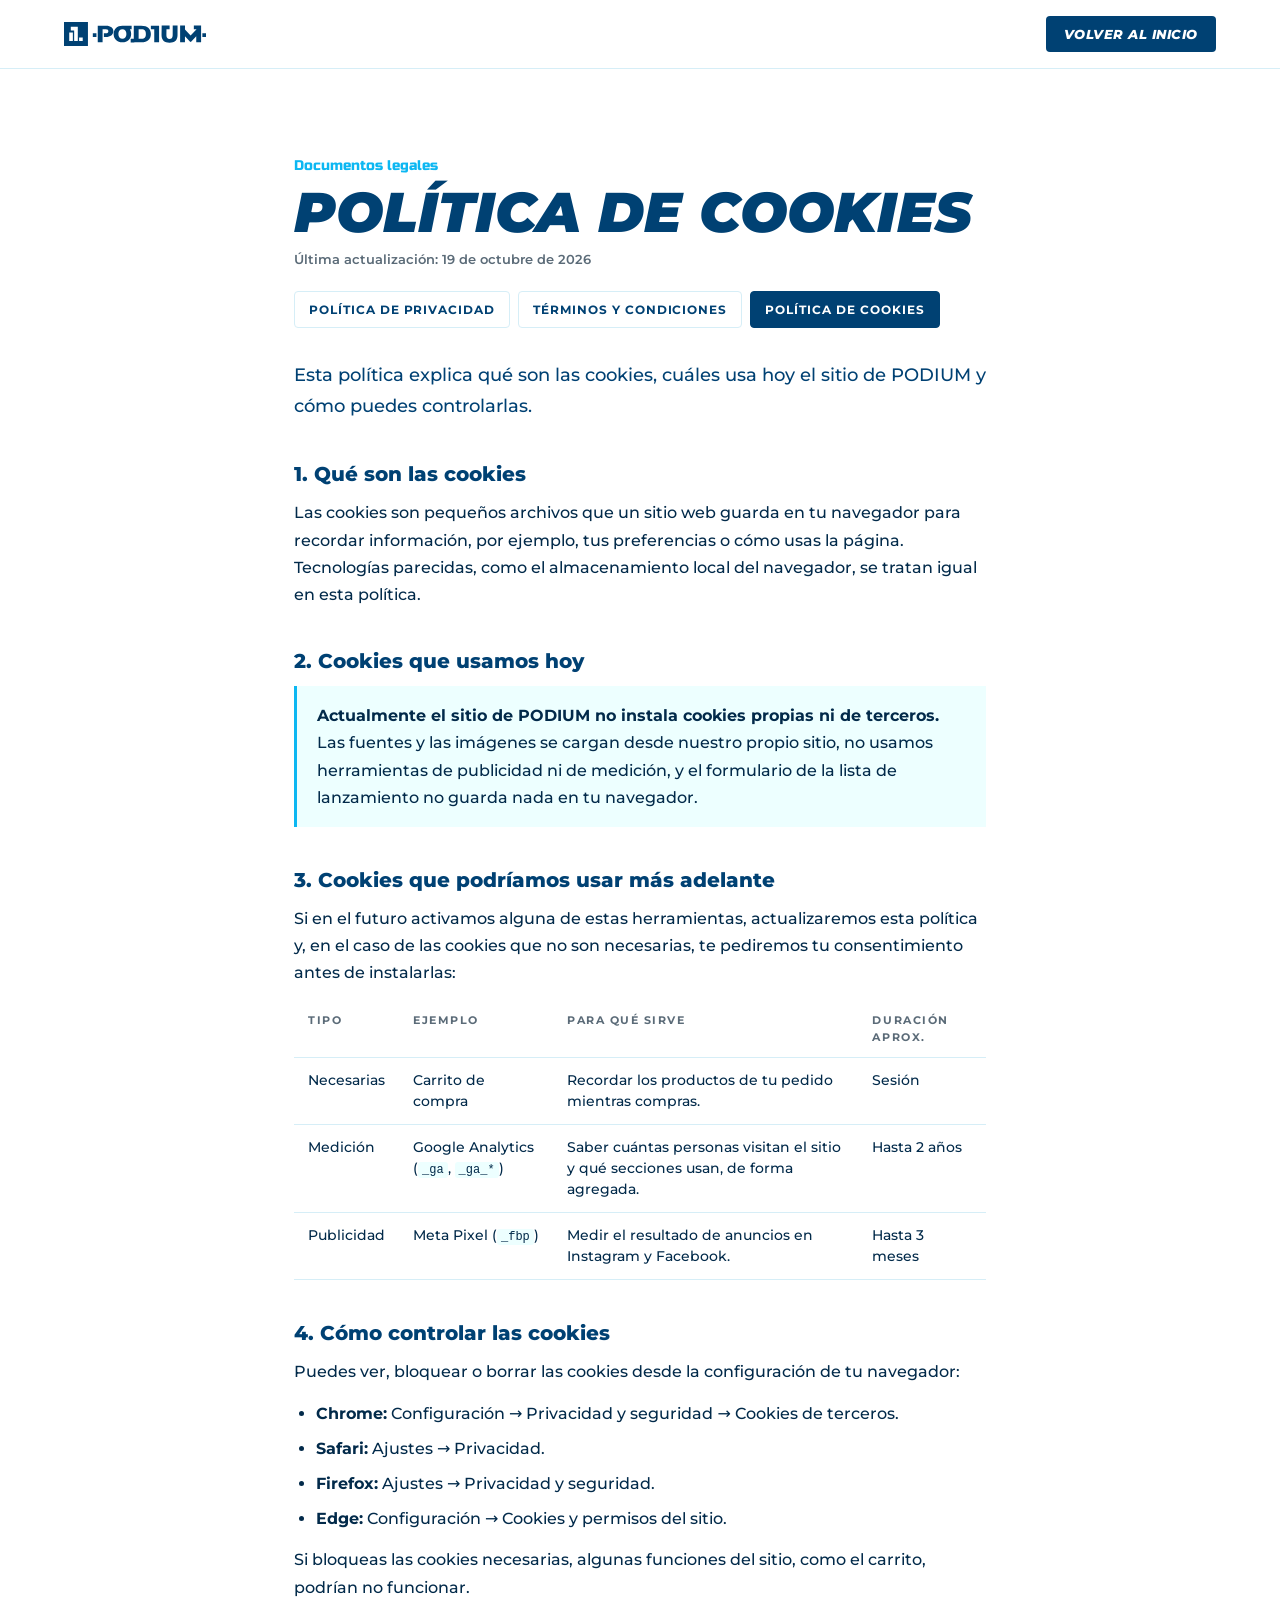
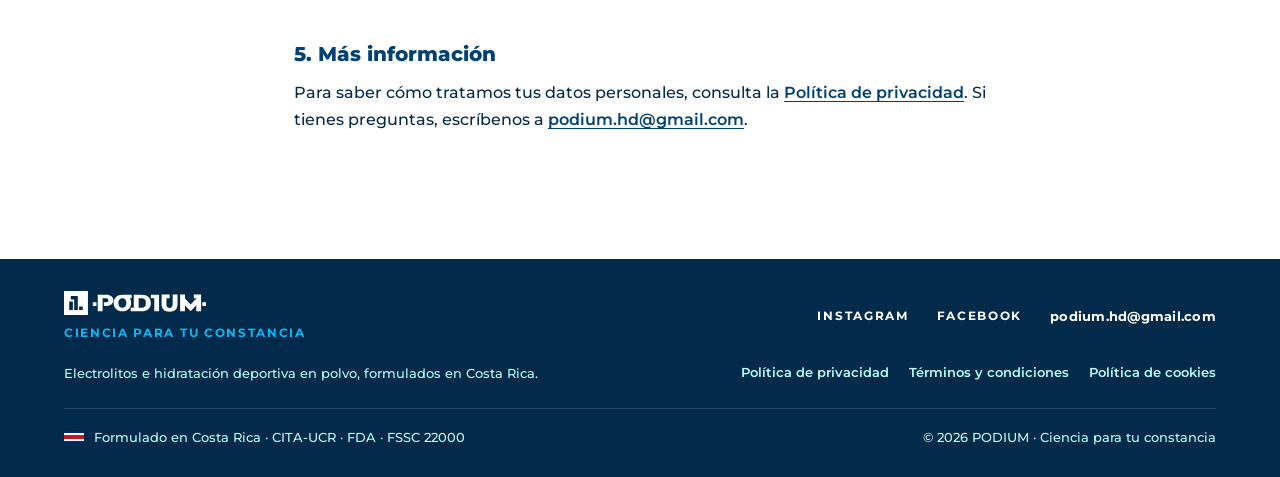
==== commit 8d268980: "Add small Costa Rica flags next to made-in-Costa-Rica mentions Inline SVG flags in the announcement " ====
--- a/cookies.html
+++ b/cookies.html
@@ -89,7 +89,7 @@
     </nav>
   </div>
   <div class="footer__bottom">
-    <div class="footer__text">Formulado en Costa Rica · CITA-UCR · FDA · FSSC 22000</div>
+    <div class="footer__text"><svg class="flag" viewBox="0 0 30 18" width="20" height="12" aria-hidden="true" focusable="false"><rect width="30" height="18" fill="#002b7f"/><rect y="3" width="30" height="12" fill="#ffffff"/><rect y="6" width="30" height="6" fill="#ce1126"/></svg> Formulado en Costa Rica · CITA-UCR · FDA · FSSC 22000</div>
     <div class="footer__text">© 2026 PODIUM · Ciencia para tu constancia</div>
   </div>
 </footer>
--- a/styles.css
+++ b/styles.css
@@ -788,3 +788,14 @@
 .legal__table th { font-size: 11px; letter-spacing: .14em; text-transform: uppercase; color: var(--podium-gray-600); }
 .legal__table code { font-size: 12px; background: var(--podium-wave-2); padding: 1px 4px; border-radius: 3px; }
 @media (max-width: 560px) { .legal__card { grid-template-columns: 1fr; } }
+
+/* Banderas de Costa Rica */
+.flag { display: inline-block; width: 20px; height: 12px; vertical-align: -1px; border-radius: 2px; box-shadow: 0 0 0 1px rgba(0,0,0,.12); flex: none; }
+.announce .flag { width: 18px; height: 11px; margin-right: 4px; }
+.microtrust .microtrust__cr::before { content: none; }
+.microtrust__cr .flag { margin-right: 4px; }
+.trust__cr { display: inline-flex; align-items: center; gap: 8px; }
+.compare__us .flag { margin-right: 6px; }
+.band__item .flag--band { width: 24px; height: 14px; }
+.value__title .flag { margin-left: 6px; vertical-align: 0; }
+.footer__text .flag { margin-right: 6px; }
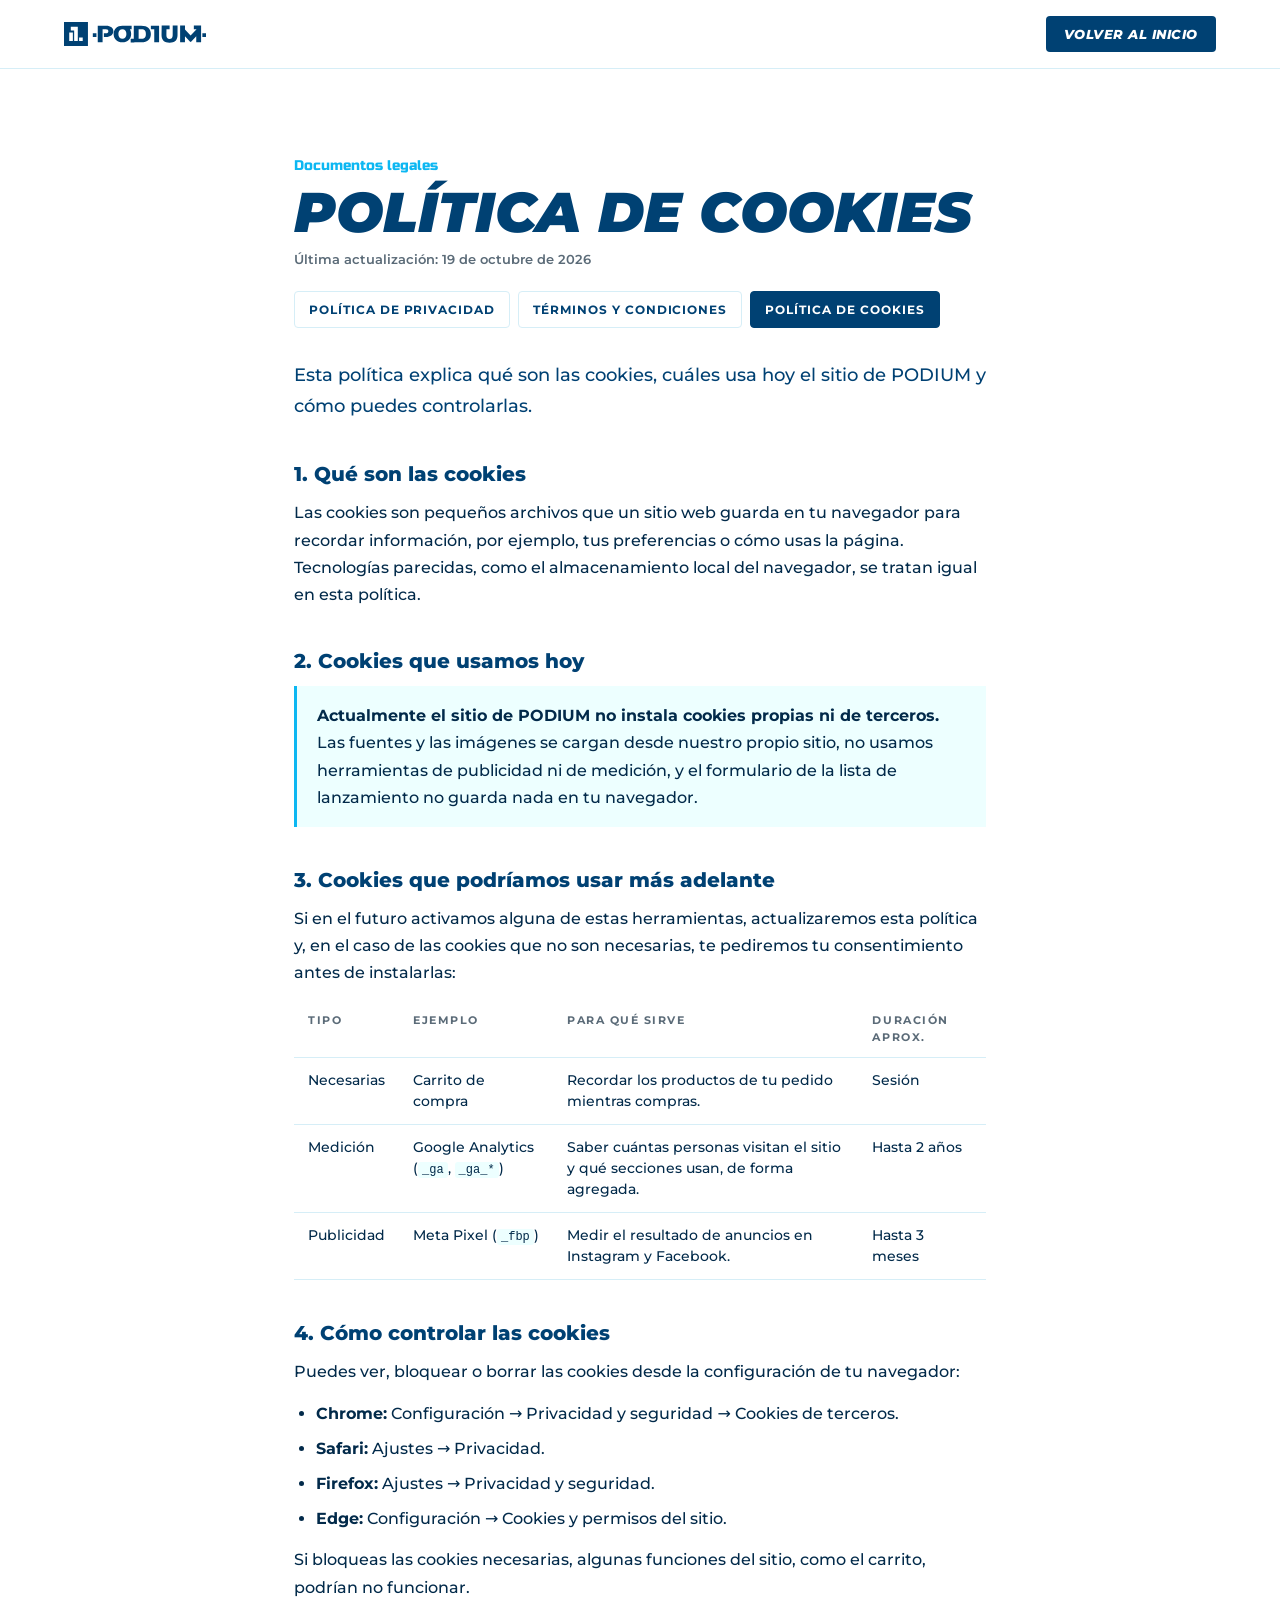
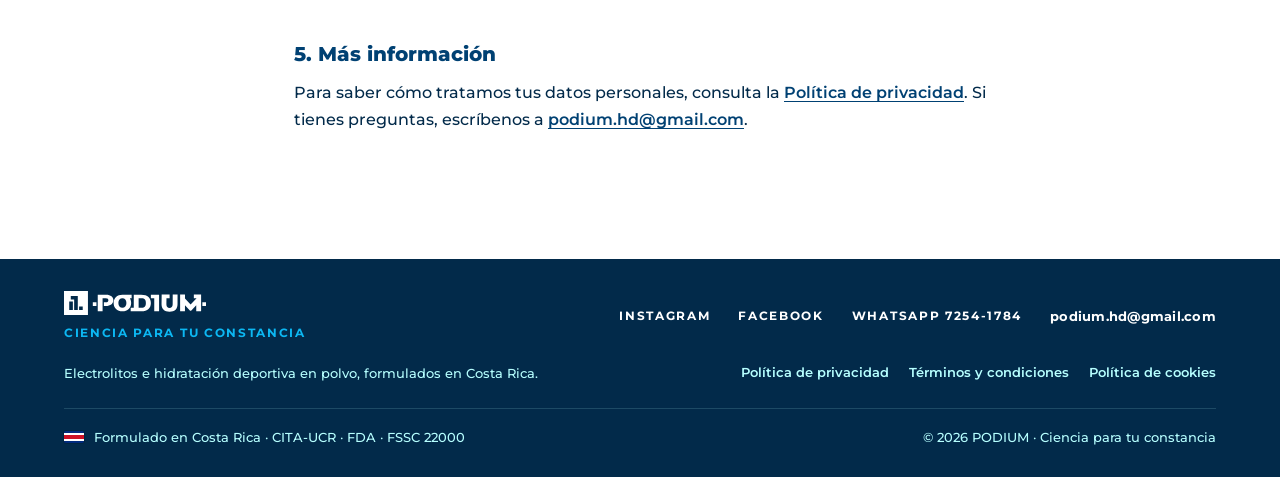
==== commit d134197a: "Add WhatsApp number 7254-1784 Point every WhatsApp button to wa.me/50672541784 (also in the static H" ====
--- a/cookies.html
+++ b/cookies.html
@@ -77,6 +77,7 @@
     <nav class="social" aria-label="Redes sociales y contacto">
       <a class="social__link" href="https://www.instagram.com/podium.hd/" target="_blank" rel="noopener me">Instagram</a>
       <a class="social__link" href="https://www.facebook.com/profile.php?id=61594930238077" target="_blank" rel="noopener me">Facebook</a>
+      <a class="social__link" href="https://wa.me/50672541784" target="_blank" rel="noopener">WhatsApp 7254-1784</a>
       <a class="social__link social__link--mail" href="mailto:podium.hd@gmail.com">podium.hd@gmail.com</a>
     </nav>
   </div>
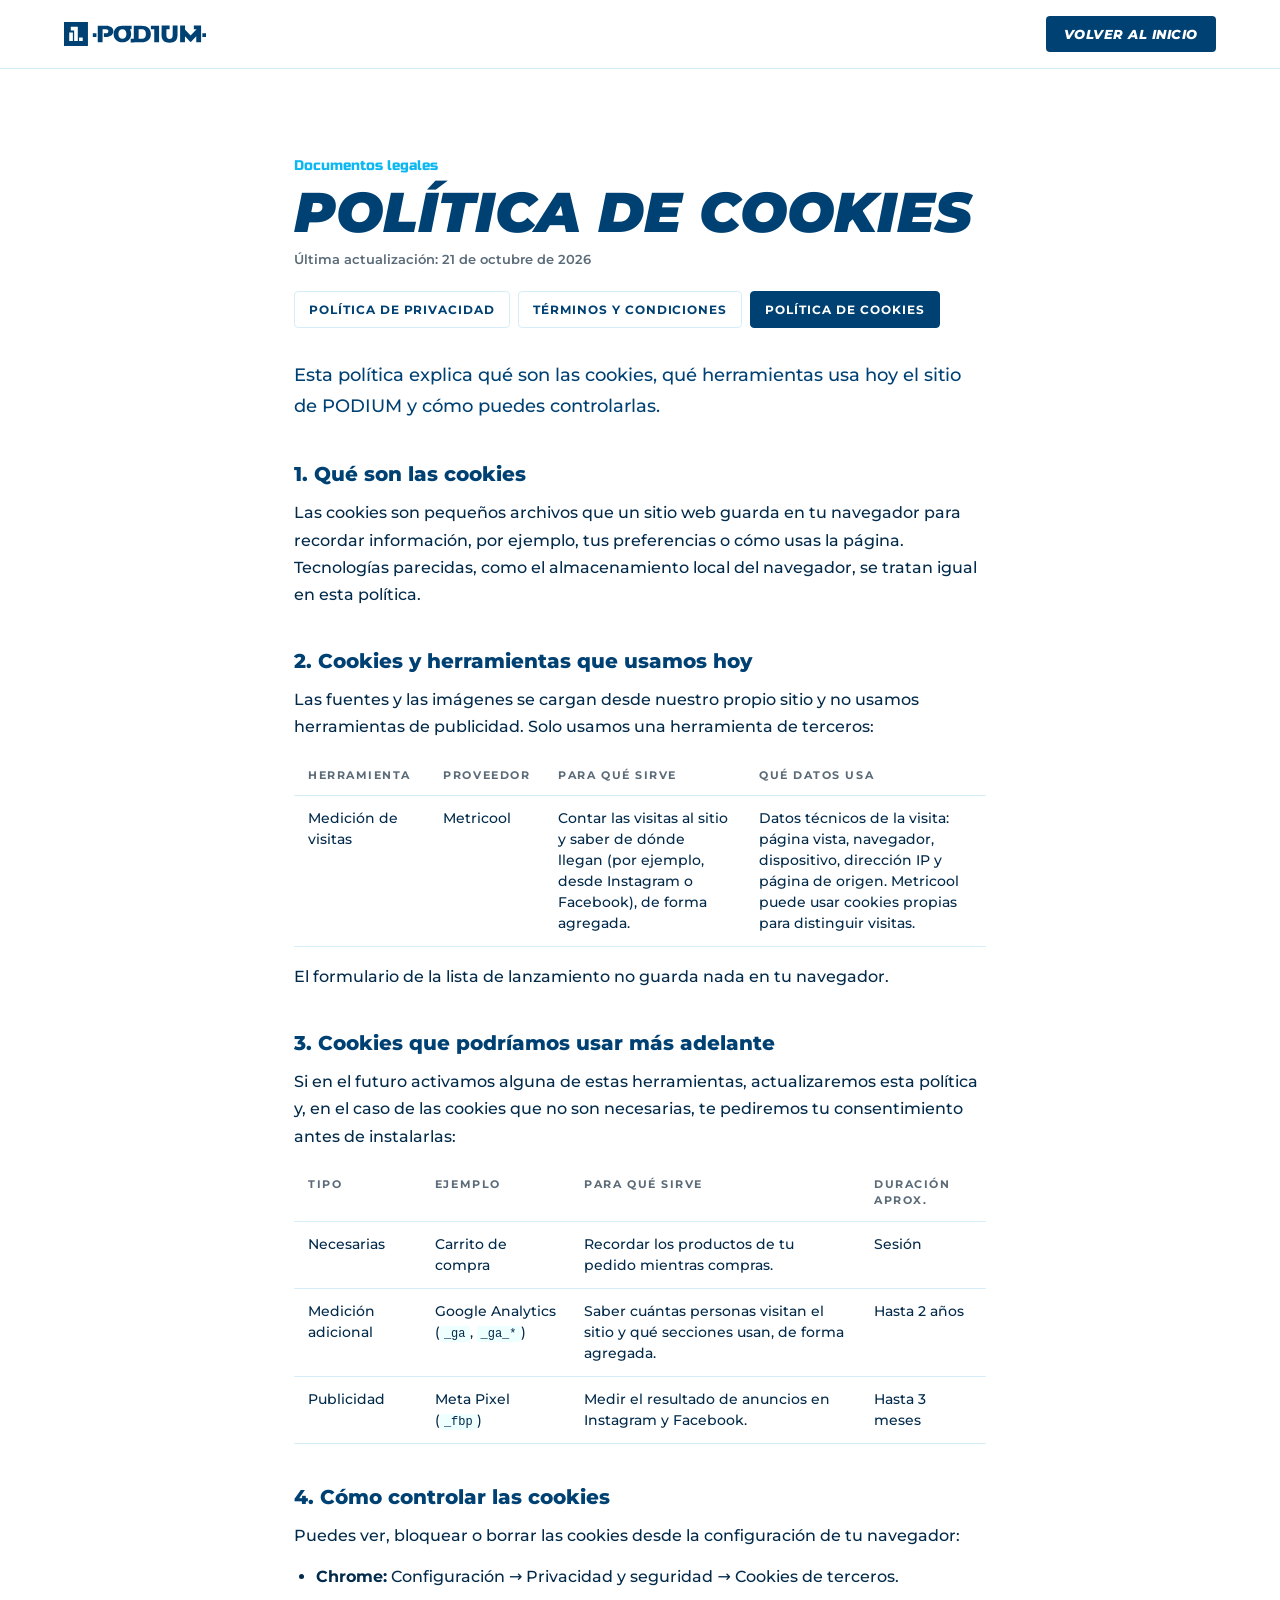
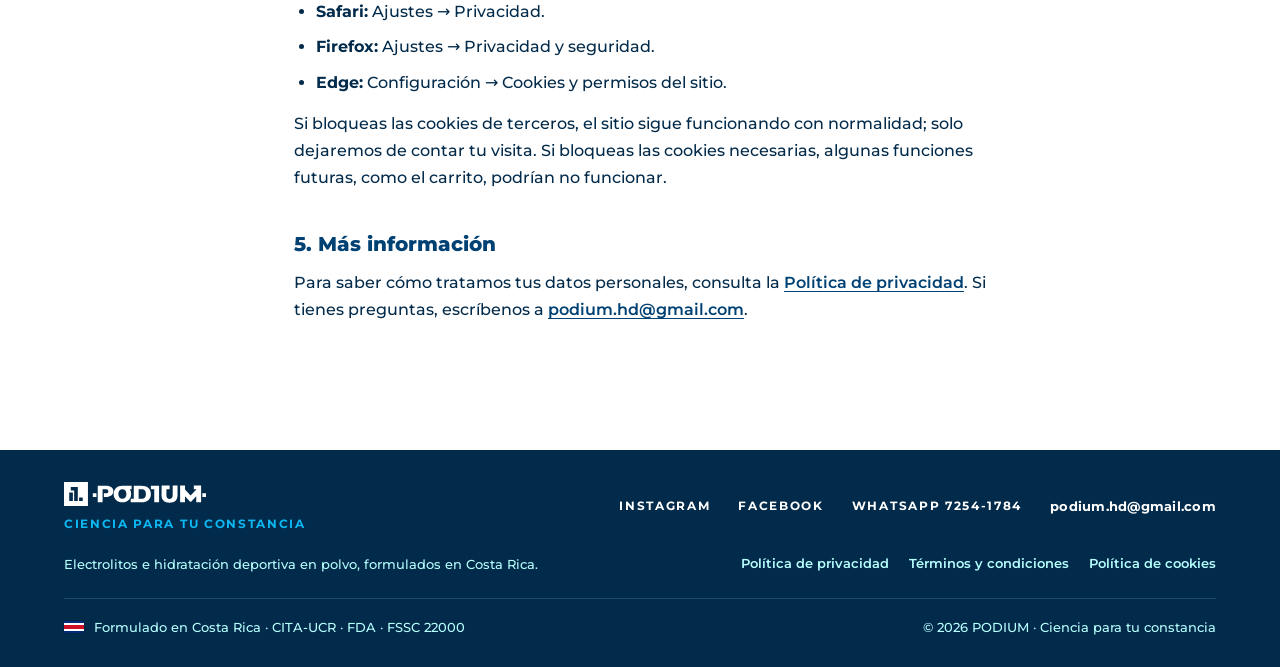
==== commit 3c6be1e0: "Add Metricool tracking pixel and disclose it in the policies Load the Metricool pixel on the landing" ====
--- a/cookies.html
+++ b/cookies.html
@@ -27,7 +27,7 @@
   <header class="legal__head">
     <div class="kicker">Documentos legales</div>
     <h1 class="display legal__title">Política de cookies</h1>
-    <p class="legal__meta">Última actualización: 19 de octubre de 2026</p>
+    <p class="legal__meta">Última actualización: 21 de octubre de 2026</p>
     <nav class="legal__tabs" aria-label="Documentos legales">
       <a class="legal__tab" href="privacidad.html">Política de privacidad</a>
       <a class="legal__tab" href="terminos.html">Términos y condiciones</a>
@@ -35,13 +35,22 @@
     </nav>
   </header>
   <article class="legal__body">
-    <p class="legal__lede">Esta política explica qué son las cookies, cuáles usa hoy el sitio de PODIUM y cómo puedes controlarlas.</p>
+    <p class="legal__lede">Esta política explica qué son las cookies, qué herramientas usa hoy el sitio de PODIUM y cómo puedes controlarlas.</p>
 
     <h2>1. Qué son las cookies</h2>
     <p>Las cookies son pequeños archivos que un sitio web guarda en tu navegador para recordar información, por ejemplo, tus preferencias o cómo usas la página. Tecnologías parecidas, como el almacenamiento local del navegador, se tratan igual en esta política.</p>
 
-    <h2>2. Cookies que usamos hoy</h2>
-    <p class="legal__note"><strong>Actualmente el sitio de PODIUM no instala cookies propias ni de terceros.</strong> Las fuentes y las imágenes se cargan desde nuestro propio sitio, no usamos herramientas de publicidad ni de medición, y el formulario de la lista de lanzamiento no guarda nada en tu navegador.</p>
+    <h2>2. Cookies y herramientas que usamos hoy</h2>
+    <p>Las fuentes y las imágenes se cargan desde nuestro propio sitio y no usamos herramientas de publicidad. Solo usamos una herramienta de terceros:</p>
+    <div class="table-wrap">
+      <table class="legal__table">
+        <thead><tr><th scope="col">Herramienta</th><th scope="col">Proveedor</th><th scope="col">Para qué sirve</th><th scope="col">Qué datos usa</th></tr></thead>
+        <tbody>
+          <tr><td>Medición de visitas</td><td>Metricool</td><td>Contar las visitas al sitio y saber de dónde llegan (por ejemplo, desde Instagram o Facebook), de forma agregada.</td><td>Datos técnicos de la visita: página vista, navegador, dispositivo, dirección IP y página de origen. Metricool puede usar cookies propias para distinguir visitas.</td></tr>
+        </tbody>
+      </table>
+    </div>
+    <p>El formulario de la lista de lanzamiento no guarda nada en tu navegador.</p>
 
     <h2>3. Cookies que podríamos usar más adelante</h2>
     <p>Si en el futuro activamos alguna de estas herramientas, actualizaremos esta política y, en el caso de las cookies que no son necesarias, te pediremos tu consentimiento antes de instalarlas:</p>
@@ -50,7 +59,7 @@
         <thead><tr><th scope="col">Tipo</th><th scope="col">Ejemplo</th><th scope="col">Para qué sirve</th><th scope="col">Duración aprox.</th></tr></thead>
         <tbody>
           <tr><td>Necesarias</td><td>Carrito de compra</td><td>Recordar los productos de tu pedido mientras compras.</td><td>Sesión</td></tr>
-          <tr><td>Medición</td><td>Google Analytics (<code>_ga</code>, <code>_ga_*</code>)</td><td>Saber cuántas personas visitan el sitio y qué secciones usan, de forma agregada.</td><td>Hasta 2 años</td></tr>
+          <tr><td>Medición adicional</td><td>Google Analytics (<code>_ga</code>, <code>_ga_*</code>)</td><td>Saber cuántas personas visitan el sitio y qué secciones usan, de forma agregada.</td><td>Hasta 2 años</td></tr>
           <tr><td>Publicidad</td><td>Meta Pixel (<code>_fbp</code>)</td><td>Medir el resultado de anuncios en Instagram y Facebook.</td><td>Hasta 3 meses</td></tr>
         </tbody>
       </table>
@@ -64,7 +73,7 @@
       <li><strong>Firefox:</strong> Ajustes → Privacidad y seguridad.</li>
       <li><strong>Edge:</strong> Configuración → Cookies y permisos del sitio.</li>
     </ul>
-    <p>Si bloqueas las cookies necesarias, algunas funciones del sitio, como el carrito, podrían no funcionar.</p>
+    <p>Si bloqueas las cookies de terceros, el sitio sigue funcionando con normalidad; solo dejaremos de contar tu visita. Si bloqueas las cookies necesarias, algunas funciones futuras, como el carrito, podrían no funcionar.</p>
 
     <h2>5. Más información</h2>
     <p>Para saber cómo tratamos tus datos personales, consulta la <a href="privacidad.html">Política de privacidad</a>. Si tienes preguntas, escríbenos a <a href="mailto:podium.hd@gmail.com">podium.hd@gmail.com</a>.</p>
@@ -94,5 +103,7 @@
     <div class="footer__text">© 2026 PODIUM · Ciencia para tu constancia</div>
   </div>
 </footer>
+<!-- Metricool: medición de visitas -->
+<img class="tracking-pixel" src="https://tracker.metricool.com/c3po.jpg?hash=be98a47eeda62c43f621ae17ded043a8" alt="" width="1" height="1" aria-hidden="true">
 </body>
 </html>
--- a/styles.css
+++ b/styles.css
@@ -799,3 +799,7 @@
 .band__item .flag--band { width: 24px; height: 14px; }
 .value__title .flag { margin-left: 6px; vertical-align: 0; }
 .footer__text .flag { margin-right: 6px; }
+
+/* Píxel de medición: se carga pero no ocupa espacio */
+.tracking-pixel { position: absolute; width: 1px; height: 1px; left: 0; bottom: 0; opacity: 0; pointer-events: none; }
+.legal__body .table-wrap { margin-bottom: 16px; }
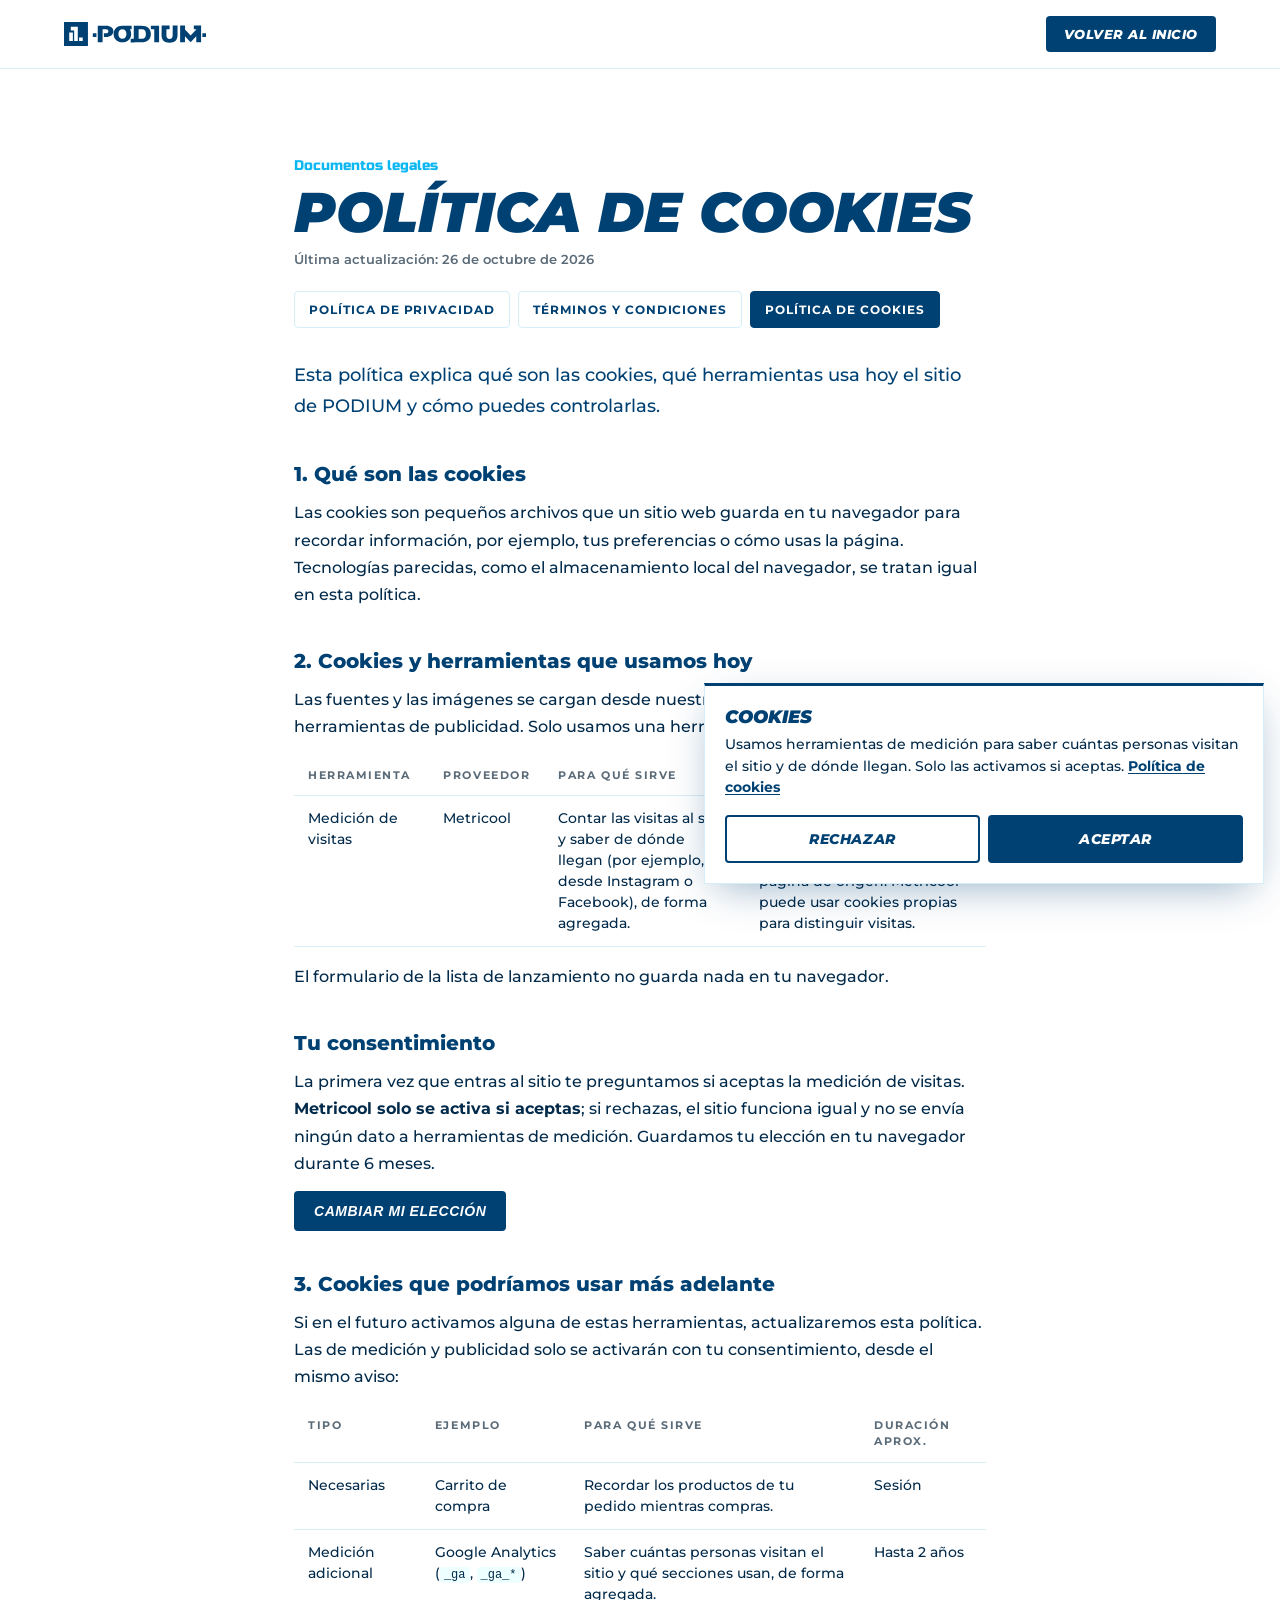
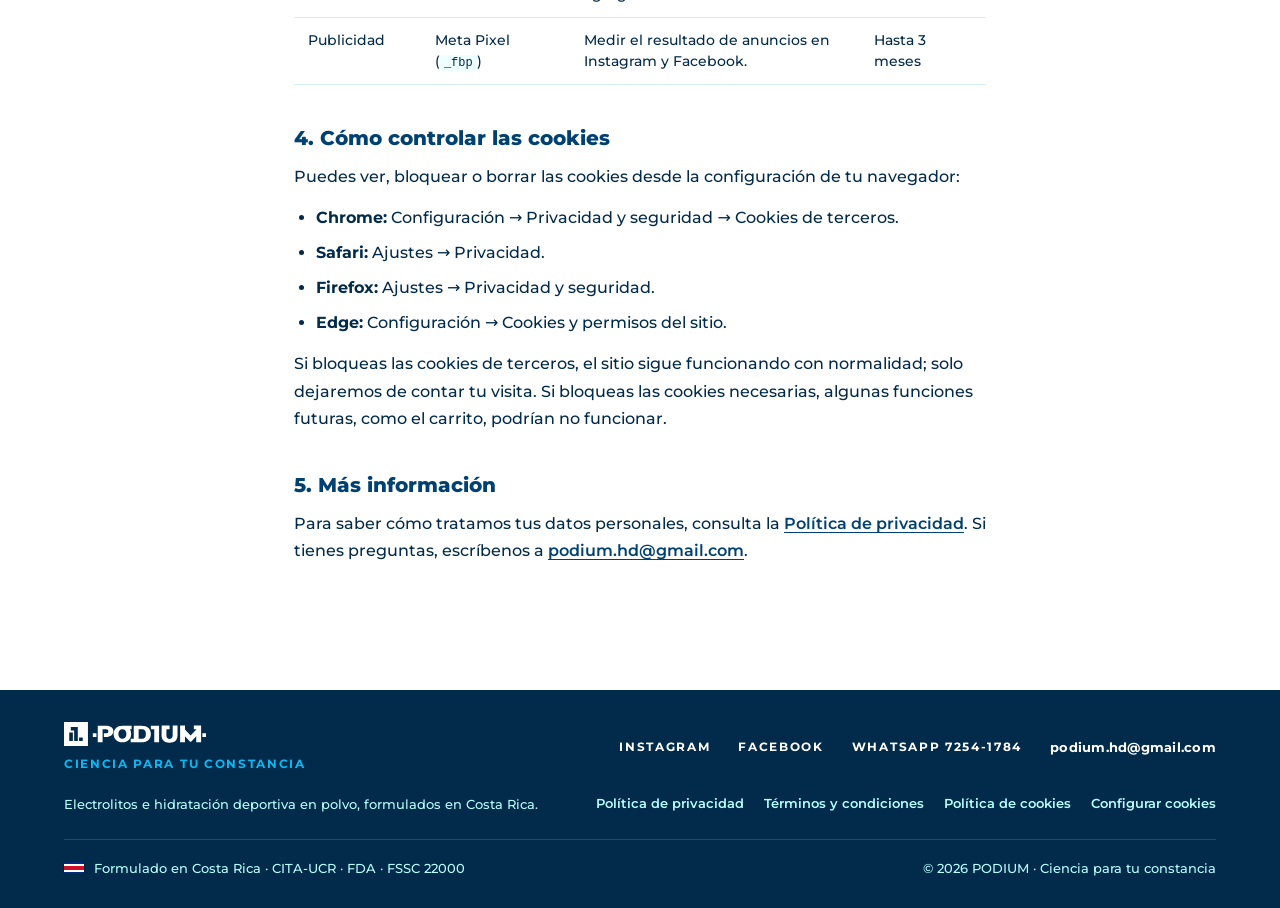
==== commit f00217c6: "Add cookie consent banner and social share image Load Metricool (and GA4 once an ID is set) only aft" ====
--- a/cookies.html
+++ b/cookies.html
@@ -7,6 +7,18 @@
 <meta name="description" content="Qué cookies usa el sitio de PODIUM, para qué sirven y cómo controlarlas desde tu navegador.">
 <meta name="robots" content="index, follow">
 <meta name="theme-color" content="#004173">
+<meta property="og:type" content="website">
+<meta property="og:locale" content="es_CR">
+<meta property="og:site_name" content="PODIUM">
+<meta property="og:title" content="Política de cookies | PODIUM">
+<meta property="og:description" content="Qué cookies usa el sitio de PODIUM, para qué sirven y cómo controlarlas desde tu navegador.">
+<meta name="twitter:card" content="summary_large_image">
+<!-- TODO (dominio): cambiar a URL absoluta, ej. https://DOMINIO/assets/og-image.jpg -->
+<meta property="og:image" content="assets/og-image.jpg">
+<meta property="og:image:width" content="1200">
+<meta property="og:image:height" content="630">
+<meta property="og:image:alt" content="PODIUM: hidratación sin pesadez. Electrolitos en polvo hechos en Costa Rica.">
+<meta name="twitter:image" content="assets/og-image.jpg">
 <!-- TODO (dominio): <link rel="canonical" href="https://DOMINIO/cookies"> -->
 <link rel="icon" href="assets/favicon.svg" type="image/svg+xml">
 <link rel="icon" href="assets/favicon-32.png" type="image/png" sizes="32x32">
@@ -27,7 +39,7 @@
   <header class="legal__head">
     <div class="kicker">Documentos legales</div>
     <h1 class="display legal__title">Política de cookies</h1>
-    <p class="legal__meta">Última actualización: 21 de octubre de 2026</p>
+    <p class="legal__meta">Última actualización: 26 de octubre de 2026</p>
     <nav class="legal__tabs" aria-label="Documentos legales">
       <a class="legal__tab" href="privacidad.html">Política de privacidad</a>
       <a class="legal__tab" href="terminos.html">Términos y condiciones</a>
@@ -52,8 +64,12 @@
     </div>
     <p>El formulario de la lista de lanzamiento no guarda nada en tu navegador.</p>
 
+    <h2 id="configurar">Tu consentimiento</h2>
+    <p>La primera vez que entras al sitio te preguntamos si aceptas la medición de visitas. <strong>Metricool solo se activa si aceptas</strong>; si rechazas, el sitio funciona igual y no se envía ningún dato a herramientas de medición. Guardamos tu elección en tu navegador durante 6 meses.</p>
+    <p><button type="button" class="btn btn--navy legal__btn" data-cookie-settings>Cambiar mi elección</button></p>
+
     <h2>3. Cookies que podríamos usar más adelante</h2>
-    <p>Si en el futuro activamos alguna de estas herramientas, actualizaremos esta política y, en el caso de las cookies que no son necesarias, te pediremos tu consentimiento antes de instalarlas:</p>
+    <p>Si en el futuro activamos alguna de estas herramientas, actualizaremos esta política. Las de medición y publicidad solo se activarán con tu consentimiento, desde el mismo aviso:</p>
     <div class="table-wrap">
       <table class="legal__table">
         <thead><tr><th scope="col">Tipo</th><th scope="col">Ejemplo</th><th scope="col">Para qué sirve</th><th scope="col">Duración aprox.</th></tr></thead>
@@ -96,6 +112,7 @@
       <a href="privacidad.html">Política de privacidad</a>
       <a href="terminos.html">Términos y condiciones</a>
       <a href="cookies.html">Política de cookies</a>
+      <a href="cookies.html#configurar" data-cookie-settings>Configurar cookies</a>
     </nav>
   </div>
   <div class="footer__bottom">
@@ -103,7 +120,6 @@
     <div class="footer__text">© 2026 PODIUM · Ciencia para tu constancia</div>
   </div>
 </footer>
-<!-- Metricool: medición de visitas -->
-<img class="tracking-pixel" src="https://tracker.metricool.com/c3po.jpg?hash=be98a47eeda62c43f621ae17ded043a8" alt="" width="1" height="1" aria-hidden="true">
+<script src="consent.js" defer></script>
 </body>
 </html>
--- a/styles.css
+++ b/styles.css
@@ -800,6 +800,31 @@
 .value__title .flag { margin-left: 6px; vertical-align: 0; }
 .footer__text .flag { margin-right: 6px; }
 
-/* Píxel de medición: se carga pero no ocupa espacio */
-.tracking-pixel { position: absolute; width: 1px; height: 1px; left: 0; bottom: 0; opacity: 0; pointer-events: none; }
 .legal__body .table-wrap { margin-bottom: 16px; }
+
+/* =================== Aviso de cookies =================== */
+.consent {
+  position: fixed; z-index: 40; left: 16px; right: 16px; bottom: 16px;
+  max-width: 560px; margin-left: auto;
+  background: var(--podium-white); color: var(--podium-ink);
+  border: 1px solid var(--border-subtle); border-top: 3px solid var(--podium-navy);
+  box-shadow: 0 12px 40px -12px rgba(0,65,115,.45);
+  padding: 20px; display: flex; flex-direction: column; gap: 16px;
+}
+.consent[hidden] { display: none; }
+.consent__title { margin: 0 0 6px; font-weight: 900; font-style: italic; text-transform: uppercase; font-size: 18px; color: var(--podium-navy); }
+.consent__text p { margin: 0; font-size: 14px; line-height: 1.55; }
+.consent__text a { font-weight: 700; text-decoration: underline; text-underline-offset: 2px; }
+.consent__actions { display: flex; gap: 8px; }
+.consent__btn {
+  flex: 1; cursor: pointer; border-radius: var(--radius-s);
+  font: italic 800 14px var(--font-body); text-transform: uppercase; letter-spacing: .04em;
+  padding: 13px 16px; border: 2px solid var(--podium-navy);
+  background: var(--podium-navy); color: var(--podium-white);
+  transition: background-color var(--dur-fast) var(--ease-out), color var(--dur-fast) var(--ease-out);
+}
+.consent__btn:hover { background: var(--podium-cyan); border-color: var(--podium-cyan); color: var(--podium-navy); }
+.consent__btn--ghost { background: var(--podium-white); color: var(--podium-navy); }
+.consent__btn--ghost:hover { background: var(--podium-navy); border-color: var(--podium-navy); color: var(--podium-white); }
+@media (max-width: 760px) { body.has-consent .buybar { display: none; } }
+.legal__btn { border: 0; cursor: pointer; font-size: 14px; padding: 12px 20px; }
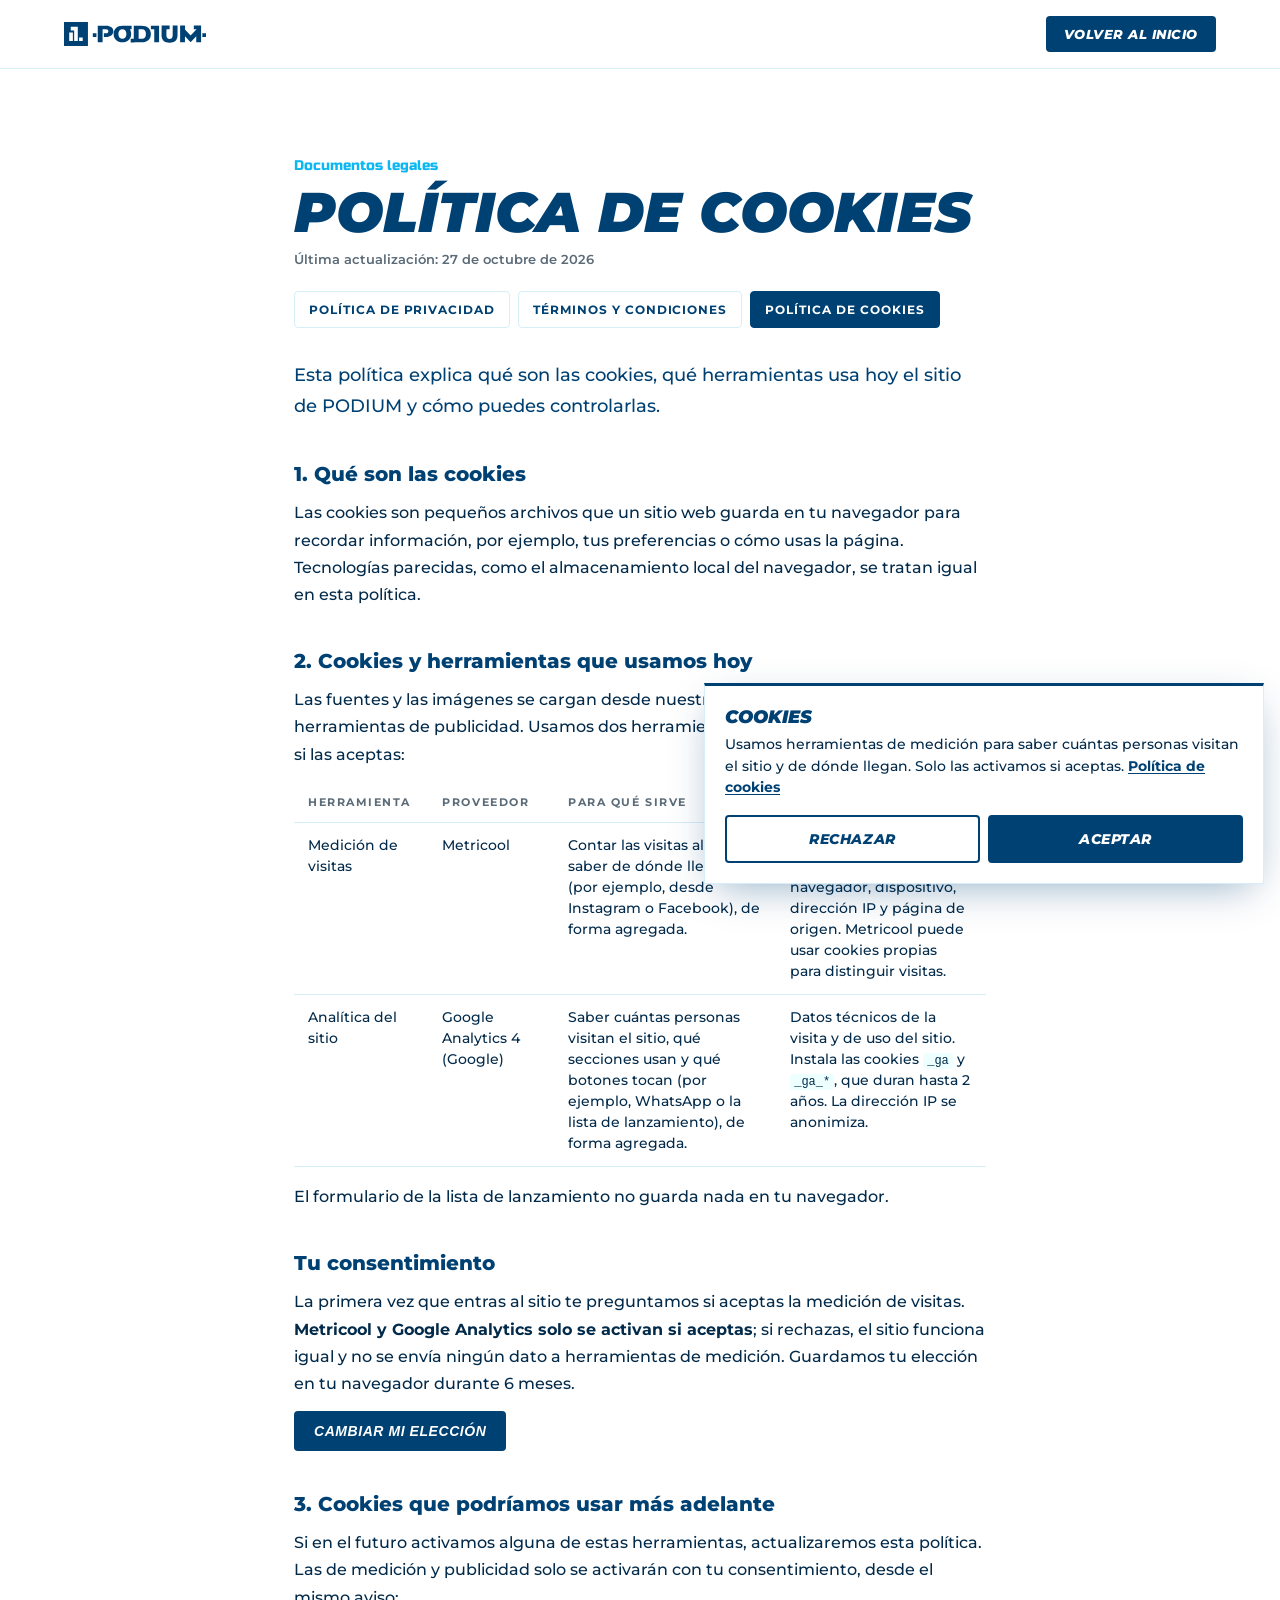
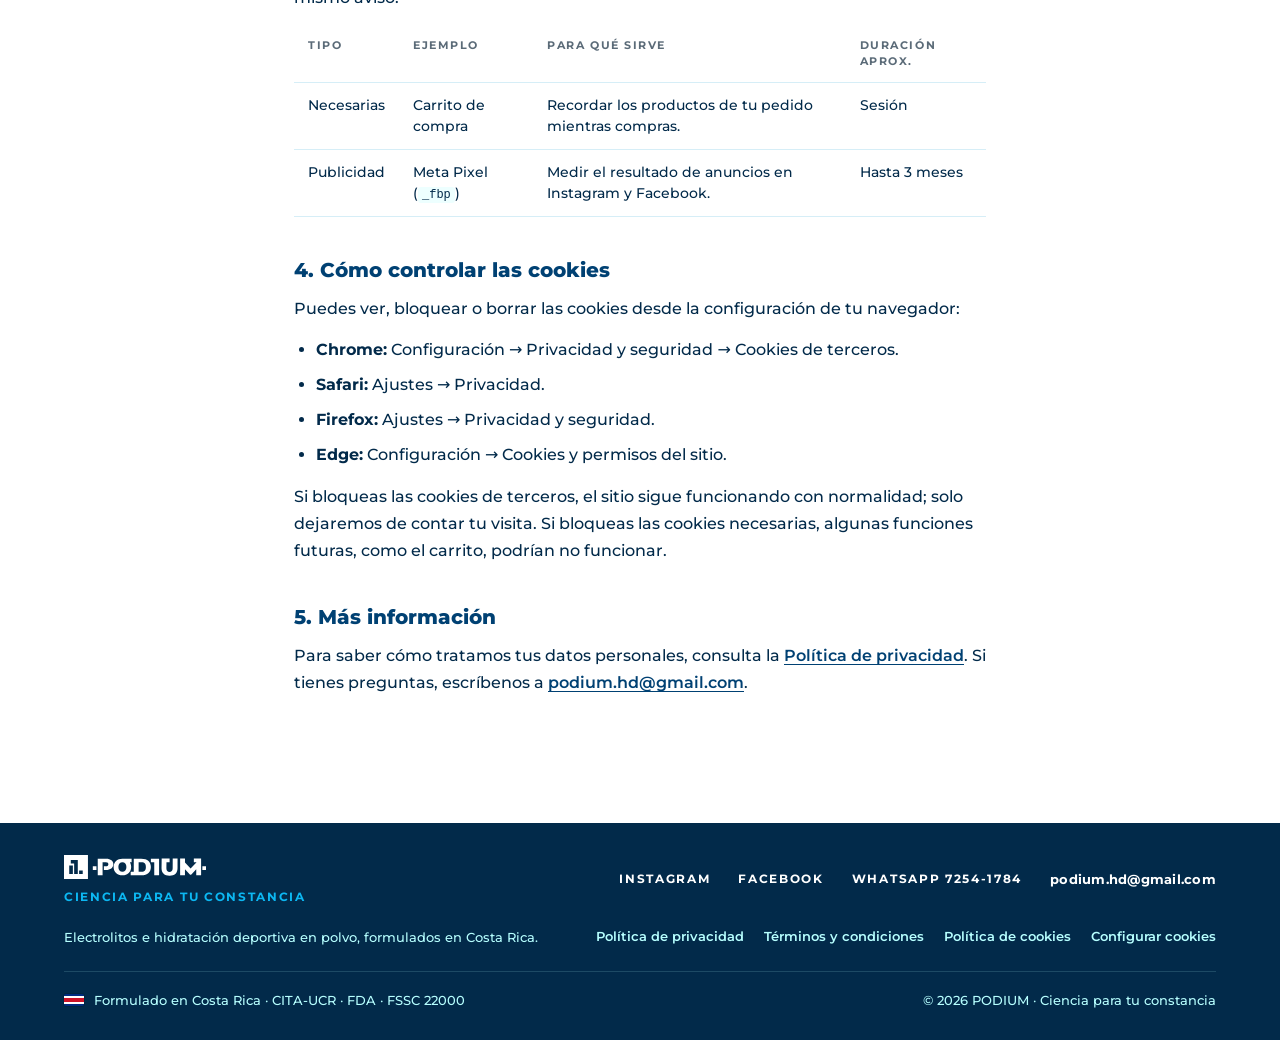
==== commit ef20d29e: "Connect Google Analytics 4 (G-LLPHFFWS0M) behind cookie consent Load GA4 only after consent, send ct" ====
--- a/cookies.html
+++ b/cookies.html
@@ -39,7 +39,7 @@
   <header class="legal__head">
     <div class="kicker">Documentos legales</div>
     <h1 class="display legal__title">Política de cookies</h1>
-    <p class="legal__meta">Última actualización: 26 de octubre de 2026</p>
+    <p class="legal__meta">Última actualización: 27 de octubre de 2026</p>
     <nav class="legal__tabs" aria-label="Documentos legales">
       <a class="legal__tab" href="privacidad.html">Política de privacidad</a>
       <a class="legal__tab" href="terminos.html">Términos y condiciones</a>
@@ -53,19 +53,20 @@
     <p>Las cookies son pequeños archivos que un sitio web guarda en tu navegador para recordar información, por ejemplo, tus preferencias o cómo usas la página. Tecnologías parecidas, como el almacenamiento local del navegador, se tratan igual en esta política.</p>
 
     <h2>2. Cookies y herramientas que usamos hoy</h2>
-    <p>Las fuentes y las imágenes se cargan desde nuestro propio sitio y no usamos herramientas de publicidad. Solo usamos una herramienta de terceros:</p>
+    <p>Las fuentes y las imágenes se cargan desde nuestro propio sitio y no usamos herramientas de publicidad. Usamos dos herramientas de medición de terceros, solo si las aceptas:</p>
     <div class="table-wrap">
       <table class="legal__table">
         <thead><tr><th scope="col">Herramienta</th><th scope="col">Proveedor</th><th scope="col">Para qué sirve</th><th scope="col">Qué datos usa</th></tr></thead>
         <tbody>
           <tr><td>Medición de visitas</td><td>Metricool</td><td>Contar las visitas al sitio y saber de dónde llegan (por ejemplo, desde Instagram o Facebook), de forma agregada.</td><td>Datos técnicos de la visita: página vista, navegador, dispositivo, dirección IP y página de origen. Metricool puede usar cookies propias para distinguir visitas.</td></tr>
+          <tr><td>Analítica del sitio</td><td>Google Analytics 4 (Google)</td><td>Saber cuántas personas visitan el sitio, qué secciones usan y qué botones tocan (por ejemplo, WhatsApp o la lista de lanzamiento), de forma agregada.</td><td>Datos técnicos de la visita y de uso del sitio. Instala las cookies <code>_ga</code> y <code>_ga_*</code>, que duran hasta 2 años. La dirección IP se anonimiza.</td></tr>
         </tbody>
       </table>
     </div>
     <p>El formulario de la lista de lanzamiento no guarda nada en tu navegador.</p>
 
     <h2 id="configurar">Tu consentimiento</h2>
-    <p>La primera vez que entras al sitio te preguntamos si aceptas la medición de visitas. <strong>Metricool solo se activa si aceptas</strong>; si rechazas, el sitio funciona igual y no se envía ningún dato a herramientas de medición. Guardamos tu elección en tu navegador durante 6 meses.</p>
+    <p>La primera vez que entras al sitio te preguntamos si aceptas la medición de visitas. <strong>Metricool y Google Analytics solo se activan si aceptas</strong>; si rechazas, el sitio funciona igual y no se envía ningún dato a herramientas de medición. Guardamos tu elección en tu navegador durante 6 meses.</p>
     <p><button type="button" class="btn btn--navy legal__btn" data-cookie-settings>Cambiar mi elección</button></p>
 
     <h2>3. Cookies que podríamos usar más adelante</h2>
@@ -75,7 +76,6 @@
         <thead><tr><th scope="col">Tipo</th><th scope="col">Ejemplo</th><th scope="col">Para qué sirve</th><th scope="col">Duración aprox.</th></tr></thead>
         <tbody>
           <tr><td>Necesarias</td><td>Carrito de compra</td><td>Recordar los productos de tu pedido mientras compras.</td><td>Sesión</td></tr>
-          <tr><td>Medición adicional</td><td>Google Analytics (<code>_ga</code>, <code>_ga_*</code>)</td><td>Saber cuántas personas visitan el sitio y qué secciones usan, de forma agregada.</td><td>Hasta 2 años</td></tr>
           <tr><td>Publicidad</td><td>Meta Pixel (<code>_fbp</code>)</td><td>Medir el resultado de anuncios en Instagram y Facebook.</td><td>Hasta 3 meses</td></tr>
         </tbody>
       </table>
